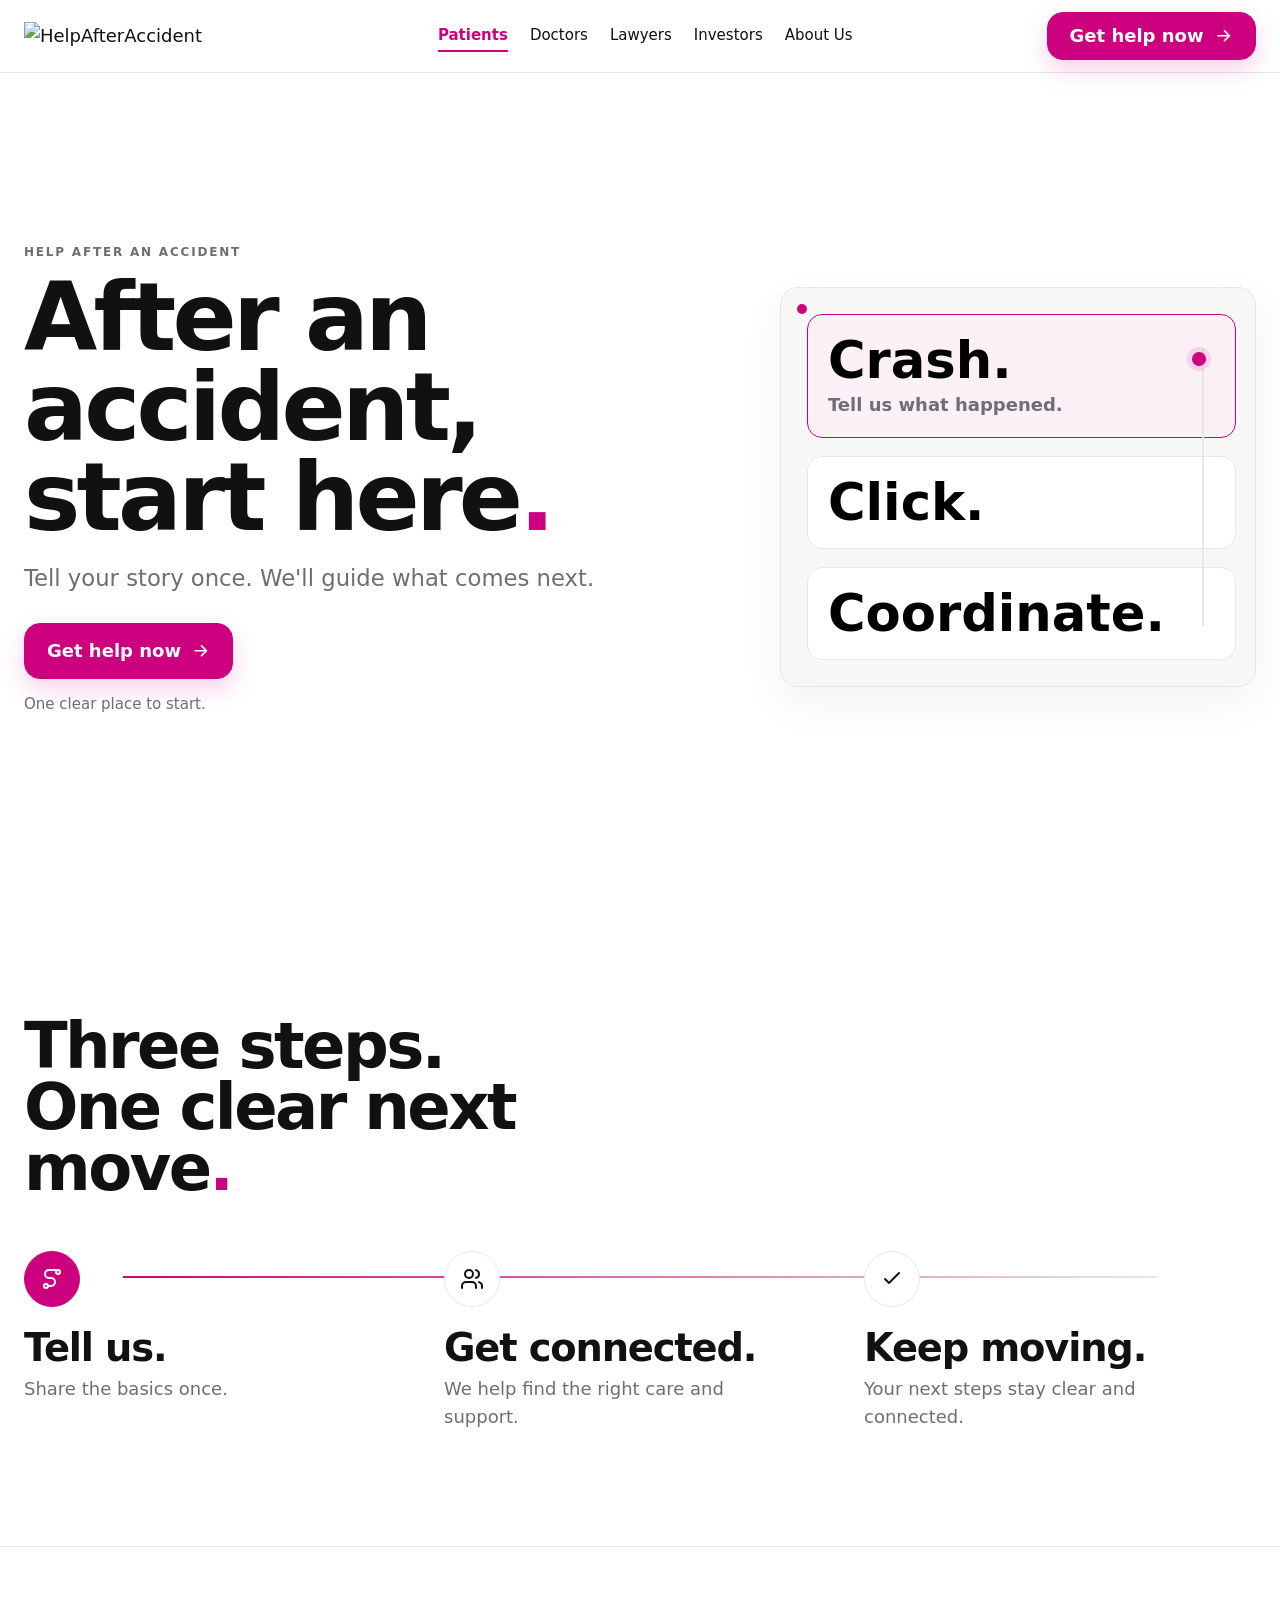
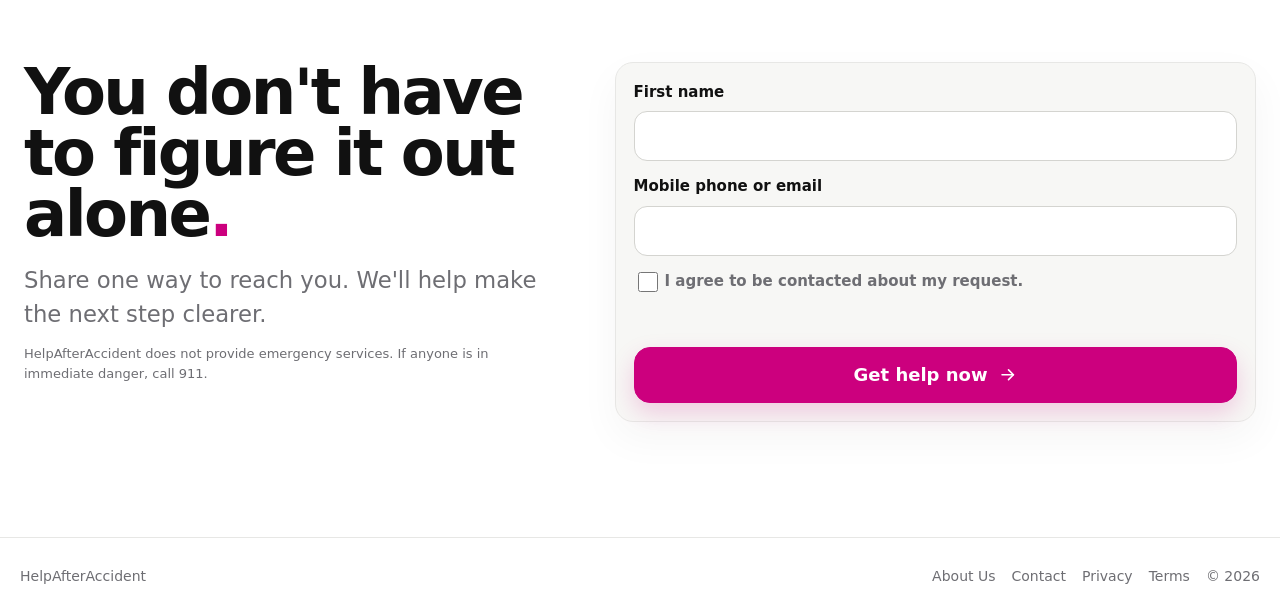
==== index.html @ e7239673 "Refine header and hero motion" ====
<!doctype html>
<html lang="en">
  <head>
    <meta charset="utf-8">
    <meta name="viewport" content="width=device-width, initial-scale=1">
    <title>Accident Help | HelpAfterAccident</title>
    <meta name="description" content="Tell HelpAfterAccident what happened once and get help coordinating care and support after an accident.">
    <meta property="og:title" content="Accident Help | HelpAfterAccident">
    <meta property="og:description" content="A few taps. One clear next step after an accident.">
    <meta name="twitter:card" content="summary">
    <link rel="icon" href="favicon.png">
    <link rel="apple-touch-icon" href="icon.png">
    <link rel="canonical" href="index.html">
    <link rel="stylesheet" href="styles.css">
    <script src="config.js"></script>
    <script type="application/ld+json">{"@context":"https://schema.org","@type":"Organization","name":"HelpAfterAccident","url":"https://helpafteraccident.com"}</script>
  </head>
  <body>
    <a class="skip" href="#main">Skip to content</a>
    <header class="site-header">
      <nav class="nav" aria-label="Main">
        <a class="logo" href="patients.html"><img src="logo.png" alt="HelpAfterAccident"></a>
        <div class="nav-links" id="menu" data-nav-links>
          <a href="patients.html" aria-current="page">Patients</a><a href="doctors.html">Doctors</a><a href="lawyers.html">Lawyers</a><a href="investors.html">Investors</a><a href="about.html">About Us</a>
        </div>
        <a class="button primary" data-cta="patient" data-event="patient_start">Get help now</a>
        <button class="menu-button" data-menu-button aria-expanded="false" aria-controls="menu">Menu</button>
      </nav>
    </header>
    <main id="main">
      <section class="hero">
        <div>
          <p class="eyebrow">Help after an accident</p>
          <h1>After an accident, start here<span class="dot">.</span></h1>
          <p class="lead">Tell your story once. We'll guide what comes next.</p>
          <div class="cta-row"><a class="button primary" data-cta="patient" data-event="patient_start">Get help now</a></div>
          <p class="support">One clear place to start.</p>
        </div>
        <div class="visual" data-word-path>
          <div class="word-path">
            <span class="traveler" aria-hidden="true"></span>
            <button type="button">Crash.<p>Tell us what happened.</p></button>
            <button type="button">Click.<p>Choose the help you need.</p></button>
            <button type="button">Coordinate.<p>We help line up what comes next.</p></button>
          </div>
        </div>
      </section>
      <section id="how-it-works">
        <h2>Three steps. One clear next move<span class="dot">.</span></h2>
        <div class="steps">
          <div class="step"><div class="step-number">1</div><h3>Tell us.</h3><p>Share the basics once.</p></div>
          <div class="step"><div class="step-number">2</div><h3>Get connected.</h3><p>We help find the right care and support.</p></div>
          <div class="step"><div class="step-number">3</div><h3>Keep moving.</h3><p>Your next steps stay clear and connected.</p></div>
        </div>
      </section>
      <section class="final">
        <div><h2>You don't have to figure it out alone<span class="dot">.</span></h2><p class="lead">Share one way to reach you. We'll help make the next step clearer.</p><p class="legal-note" data-legal="emergency"></p></div>
        <form id="lead-form" data-audience="patient">
          <label>First name<input name="firstName" autocomplete="given-name" required></label>
          <label>Mobile phone or email<input name="contact" autocomplete="email" inputmode="email" required></label>
          <label class="check"><input type="checkbox" name="consent" required><span>I agree to be contacted about my request.</span></label>
          <label class="hidden-field">Website<input name="website" tabindex="-1" autocomplete="off"></label>
          <div class="form-status" role="status" aria-live="polite"></div>
          <button class="button primary" type="submit" data-label="Get help now">Get help now</button>
        </form>
      </section>
    </main>
    <footer class="site-footer"><div class="footer-inner"><span>HelpAfterAccident</span><div class="footer-links"><a href="about.html">About Us</a><a href="mailto:contact@helpafteraccident.com">Contact</a><a href="privacy.html">Privacy</a><a href="terms.html">Terms</a><span>&copy; 2026</span></div></div></footer>
    <script src="script.js"></script>
  </body>
</html>
---- styles.css ----
:root {
  --ink: #111111;
  --paper: #ffffff;
  --soft-paper: #f7f7f5;
  --muted: #6e6e73;
  --line: #e7e7e5;
  --accent: #cc007e;
  --max: 1280px;
  --ease-out: cubic-bezier(0.22, 1, 0.36, 1);
  --ease-in-out: cubic-bezier(0.4, 0, 0.2, 1);
  font-family: Inter, ui-sans-serif, system-ui, -apple-system, BlinkMacSystemFont, "Segoe UI", sans-serif;
}

* { box-sizing: border-box; }
html { scroll-behavior: smooth; overflow-x: hidden; }
body {
  margin: 0;
  color: var(--ink);
  background: var(--paper);
  font-size: 17px;
  line-height: 1.55;
  overflow-x: hidden;
  text-rendering: optimizeLegibility;
}
body.menu-open { overflow: hidden; }
a { color: inherit; text-decoration: none; }
button, input, select, textarea { font: inherit; }
:focus-visible { outline: 3px solid var(--accent); outline-offset: 4px; }
.icon {
  width: 1.08em;
  height: 1.08em;
  flex: 0 0 auto;
  stroke: currentColor;
  stroke-width: 2;
  stroke-linecap: round;
  stroke-linejoin: round;
  fill: none;
}
.skip {
  position: fixed;
  left: 20px;
  top: calc(12px + env(safe-area-inset-top));
  z-index: 30;
  transform: translateY(-160%);
  background: var(--ink);
  color: white;
  padding: 10px 14px;
}
.skip:focus { transform: translateY(0); }

.site-header {
  position: sticky;
  top: 0;
  z-index: 20;
  border-bottom: 1px solid var(--line);
  background: color-mix(in srgb, var(--paper) 94%, transparent);
  backdrop-filter: blur(12px);
  padding-top: env(safe-area-inset-top);
}
.nav {
  max-width: var(--max);
  margin: 0 auto;
  min-height: 64px;
  padding: 0 20px;
  display: grid;
  grid-template-columns: auto 1fr auto;
  gap: 12px;
  align-items: center;
}
.logo { display: inline-flex; align-items: center; min-height: 48px; }
.logo img {
  width: 176px;
  max-width: 52vw;
  height: auto;
  display: block;
}
.nav-links {
  position: fixed;
  inset: calc(64px + env(safe-area-inset-top)) 0 auto 0;
  display: none;
  background: var(--paper);
  border-bottom: 1px solid var(--line);
  padding: 18px 20px 22px;
  flex-direction: column;
  gap: 4px;
  font-size: 22px;
  box-shadow: 0 28px 70px rgba(17, 17, 17, .10);
}
.nav-links.open { display: flex; animation: menu-in 180ms var(--ease-out); }
.nav-links a {
  min-height: 52px;
  display: flex;
  align-items: center;
  border-radius: 14px;
  padding: 0 12px;
}
.nav-links a[aria-current="page"] {
  color: var(--accent);
  background: color-mix(in srgb, var(--accent) 8%, white);
  font-weight: 850;
}
.menu-button {
  display: inline-flex;
  justify-self: end;
  gap: 8px;
  align-items: center;
  justify-content: center;
  min-width: 48px;
  min-height: 48px;
  border: 1px solid var(--line);
  border-radius: 14px;
  background: var(--paper);
  color: var(--ink);
}
.nav > .button { display: none; }

.button {
  display: inline-flex;
  gap: 10px;
  min-height: 56px;
  align-items: center;
  justify-content: center;
  border: 1px solid var(--ink);
  border-radius: 16px;
  padding: 0 22px;
  font-weight: 850;
  cursor: pointer;
  transition: transform 150ms var(--ease-in-out), box-shadow 150ms var(--ease-in-out), background 150ms var(--ease-in-out);
}
.button.primary {
  background: var(--accent);
  border-color: var(--accent);
  color: white;
  box-shadow: 0 10px 24px rgba(204, 0, 126, .18);
}
.button.secondary { background: transparent; color: var(--ink); }
.button:hover { transform: translateY(-1px); box-shadow: 0 14px 30px rgba(17, 17, 17, .11); }
.button:active { transform: scale(.985); }
.button .icon { transition: transform 150ms var(--ease-in-out); }
.button:hover .icon { transform: translateX(3px); }

main > section {
  max-width: var(--max);
  margin: 0 auto;
  padding: 72px 20px;
}
.hero {
  min-height: calc(100svh - 65px - env(safe-area-inset-top));
  display: grid;
  grid-template-columns: 1fr;
  align-content: start;
  gap: 24px;
  padding-top: 34px;
  padding-bottom: 34px;
}
.hero > * {
  opacity: 0;
  transform: translateY(12px);
  animation: rise-in 420ms var(--ease-out) forwards;
}
.hero > *:nth-child(2) { animation-delay: 80ms; }
.hero.dark {
  max-width: none;
  background: var(--ink);
  color: white;
  padding-left: 20px;
  padding-right: 20px;
}
.eyebrow {
  margin: 0 0 12px;
  color: var(--muted);
  font-size: 12px;
  font-weight: 900;
  letter-spacing: .15em;
  text-transform: uppercase;
}
.dark .eyebrow { color: #c8c8c8; }
h1, h2 {
  margin: 0;
  letter-spacing: -.04em;
  line-height: .95;
}
h1 {
  font-size: clamp(2.75rem, 11.5vw, 4rem);
  max-width: 10ch;
}
h2 {
  font-size: clamp(2.15rem, 8.4vw, 3.9rem);
  max-width: 12ch;
}
.lead {
  max-width: 38ch;
  margin: 18px 0 0;
  font-size: 18px;
  line-height: 1.5;
  color: var(--muted);
}
.dark .lead { color: #dddddd; }
.cta-row {
  display: grid;
  gap: 12px;
  margin-top: 28px;
  align-items: center;
}
.cta-row .button { width: 100%; }
.support { color: var(--muted); font-size: 15px; margin-top: 14px; }
.dot { color: var(--accent); }

.visual {
  border: 1px solid var(--line);
  border-radius: 18px;
  background: var(--soft-paper);
  min-height: 232px;
  padding: 18px;
  display: grid;
  align-content: center;
  gap: 14px;
  position: relative;
  overflow: hidden;
  box-shadow: 0 16px 44px rgba(17, 17, 17, .055);
}
.visual::before {
  content: "";
  position: absolute;
  inset: 16px auto auto 16px;
  width: 10px;
  height: 10px;
  border-radius: 999px;
  background: var(--accent);
}
.dark .visual { background: #181818; border-color: #333; }
.word-path { position: relative; display: grid; gap: 10px; }
.word-path::before {
  content: "";
  position: absolute;
  top: 34px;
  bottom: 34px;
  right: 32px;
  width: 2px;
  background: var(--line);
}
.word-path button {
  width: 100%;
  min-height: 58px;
  background: white;
  border: 1px solid var(--line);
  border-radius: 15px;
  padding: 12px 60px 12px 14px;
  text-align: left;
  font-size: clamp(1.65rem, 8vw, 2.4rem);
  line-height: 1;
  font-weight: 900;
  transition: border-color 180ms var(--ease-in-out), transform 180ms var(--ease-in-out), background 180ms var(--ease-in-out);
}
.word-path button[aria-pressed="true"] {
  border-color: var(--accent);
  background: color-mix(in srgb, var(--accent) 6%, white);
}
.word-path p {
  margin: 7px 0 0;
  font-size: 15px;
  line-height: 1.35;
  color: var(--muted);
  font-weight: 650;
}
.traveler {
  width: 14px;
  height: 14px;
  background: var(--accent);
  border-radius: 999px;
  position: absolute;
  right: 26px;
  top: 22px;
  box-shadow: 0 0 0 5px rgba(204, 0, 126, .12);
  transition: transform 920ms var(--ease-out);
  z-index: 2;
}

.state {
  border: 1px solid var(--line);
  border-radius: 15px;
  background: white;
  padding: 15px;
  min-height: 72px;
  font-weight: 850;
  display: grid;
  grid-template-columns: auto 1fr;
  column-gap: 12px;
  align-items: start;
  transition: transform 200ms var(--ease-in-out), border-color 200ms var(--ease-in-out), box-shadow 200ms var(--ease-in-out);
}
.dark .state { background: #222; border-color: #3a3a3a; }
.state.active {
  border-color: var(--accent);
  box-shadow: inset 4px 0 0 var(--accent), 0 12px 28px rgba(17, 17, 17, .075);
  transform: none;
}
.state > .icon { color: var(--accent); margin-top: 2px; font-size: 22px; }
.micro {
  display: block;
  grid-column: 2;
  margin-top: 4px;
  color: var(--muted);
  font-size: 14px;
  line-height: 1.35;
  font-weight: 550;
}

.steps {
  display: grid;
  grid-template-columns: 1fr;
  gap: 0;
  margin-top: 34px;
  position: relative;
}
.steps::before {
  content: "";
  position: absolute;
  top: 24px;
  bottom: 24px;
  left: 24px;
  width: 2px;
  background: linear-gradient(180deg, var(--accent), var(--line));
}
.step {
  position: relative;
  padding: 0 0 32px 72px;
}
.step:last-child { padding-bottom: 0; }
.step-number {
  position: absolute;
  left: 0;
  top: 0;
  width: 50px;
  height: 50px;
  border-radius: 999px;
  background: var(--paper);
  color: var(--ink);
  border: 1px solid var(--line);
  display: grid;
  place-items: center;
  transition: transform 200ms var(--ease-in-out), background 200ms var(--ease-in-out), color 200ms var(--ease-in-out), border-color 200ms var(--ease-in-out);
}
.step:first-child .step-number,
.step:hover .step-number {
  background: var(--accent);
  color: white;
  border-color: var(--accent);
}
.step-number .icon { width: 24px; height: 24px; }
.step h3 {
  font-size: clamp(1.55rem, 6vw, 2.3rem);
  line-height: 1;
  margin: 0 0 8px;
  letter-spacing: -.03em;
}
.step p { margin: 0; color: var(--muted); max-width: 30ch; }

.final {
  display: grid;
  grid-template-columns: 1fr;
  gap: 28px;
  align-items: start;
  border-top: 1px solid var(--line);
  padding-bottom: calc(84px + env(safe-area-inset-bottom));
}
.final-simple {
  align-items: center;
}
.plain-cta {
  display: flex;
  align-items: center;
}
form {
  border: 1px solid var(--line);
  border-radius: 18px;
  padding: 18px;
  background: var(--soft-paper);
  display: grid;
  gap: 14px;
  box-shadow: 0 16px 40px rgba(17, 17, 17, .045);
}
label { display: grid; gap: 7px; font-weight: 800; font-size: 15px; }
input, select, textarea {
  min-height: 50px;
  border: 1px solid #d4d4d0;
  border-radius: 13px;
  padding: 10px 12px;
  background: white;
  transition: border-color 160ms var(--ease-in-out), box-shadow 160ms var(--ease-in-out);
}
input:focus, select:focus, textarea:focus {
  border-color: var(--accent);
  box-shadow: 0 0 0 4px rgba(204, 0, 126, .11);
}
textarea { min-height: 104px; resize: vertical; }
.check {
  grid-template-columns: 24px 1fr;
  align-items: start;
  font-weight: 650;
  color: var(--muted);
}
.check input { min-height: 20px; width: 20px; margin-top: 2px; }
.hidden-field { position: absolute; left: -10000px; width: 1px; height: 1px; overflow: hidden; }
.form-status { min-height: 24px; color: #9b005f; font-weight: 750; }
.legal-note { color: var(--muted); font-size: 13px; }

.proof-strip { display: none; gap: 18px; margin-top: 24px; flex-wrap: wrap; }
.proof-strip.visible { display: flex; }
.proof-item { border-top: 1px solid #555; padding-top: 12px; min-width: 150px; }
.proof-value { font-size: 1.55rem; font-weight: 900; }
.proof-label { color: #d0d0d0; font-size: 14px; }

.site-footer {
  border-top: 1px solid var(--line);
  padding: 28px 20px calc(28px + env(safe-area-inset-bottom));
  color: var(--muted);
  font-size: 14px;
}
.footer-inner {
  max-width: var(--max);
  margin: 0 auto;
  display: flex;
  gap: 16px;
  justify-content: space-between;
  flex-wrap: wrap;
}
.footer-links { display: flex; gap: 16px; flex-wrap: wrap; }

.reveal {
  opacity: 1;
  transform: none;
}
.js .reveal {
  opacity: 0;
  transform: translateY(12px);
  transition: opacity 420ms var(--ease-out), transform 420ms var(--ease-out);
}
.js .reveal.is-visible {
  opacity: 1;
  transform: translateY(0);
}
.sticky-cta {
  position: fixed;
  z-index: 18;
  left: 0;
  right: 0;
  bottom: 0;
  padding: 10px 20px calc(10px + env(safe-area-inset-bottom));
  background: color-mix(in srgb, var(--paper) 94%, transparent);
  border-top: 1px solid var(--line);
  backdrop-filter: blur(14px);
  transform: translateY(110%);
  transition: transform 220ms var(--ease-out);
}
.sticky-cta.visible { transform: translateY(0); }
.sticky-cta .button { width: 100%; }

@keyframes rise-in {
  to { opacity: 1; transform: translateY(0); }
}
@keyframes menu-in {
  from { opacity: 0; transform: translateY(-8px); }
  to { opacity: 1; transform: translateY(0); }
}

@media (min-width: 520px) {
  .cta-row { display: flex; flex-wrap: wrap; }
  .cta-row .button { width: auto; }
  main > section { padding-left: 24px; padding-right: 24px; }
}

@media (min-width: 861px) {
  body { font-size: 18px; }
  .nav {
    min-height: 72px;
    padding: 0 24px;
    grid-template-columns: auto 1fr auto;
    gap: 24px;
  }
  .logo img { width: 220px; max-width: 54vw; }
  .menu-button { display: none; }
  .nav > .button { display: inline-flex; justify-self: end; min-height: 48px; }
  .nav-links {
    position: static;
    display: flex;
    justify-self: center;
    flex-direction: row;
    gap: 22px;
    padding: 0;
    border: 0;
    box-shadow: none;
    font-size: 15px;
    background: transparent;
  }
  .nav-links a {
    min-height: 44px;
    padding: 0;
    border-radius: 0;
    position: relative;
    background: transparent !important;
  }
  .nav-links a::after {
    content: "";
    position: absolute;
    left: 0;
    right: 0;
    bottom: 6px;
    height: 2px;
    background: var(--accent);
    transform: scaleX(0);
    transform-origin: left;
    transition: transform 180ms var(--ease-in-out);
  }
  .nav-links a:hover::after,
  .nav-links a[aria-current="page"]::after { transform: scaleX(1); }
  main > section { padding: clamp(84px, 9vw, 136px) 24px; }
  .hero {
    min-height: calc(100svh - 72px);
    grid-template-columns: minmax(0, 7fr) minmax(320px, 5fr);
    align-items: center;
    align-content: center;
    gap: clamp(40px, 7vw, 90px);
  }
  .hero.dark {
    padding-left: max(24px, calc((100vw - var(--max)) / 2 + 24px));
    padding-right: max(24px, calc((100vw - var(--max)) / 2 + 24px));
  }
  h1 { font-size: clamp(4.8rem, 7.4vw, 7.5rem); }
  h2 { font-size: clamp(3.6rem, 5vw, 5.4rem); }
  .lead { max-width: 56ch; font-size: clamp(1.15rem, 1.8vw, 1.42rem); }
  .visual { min-height: 360px; padding: 26px; }
  .word-path { gap: 18px; }
  .word-path button {
    min-height: 88px;
    padding: 20px 70px 20px 20px;
    font-size: clamp(2rem, 4vw, 4.2rem);
  }
  .word-path p { font-size: 18px; }
  .traveler { top: 38px; right: 30px; }
  .steps {
    grid-template-columns: 1fr 1fr 1fr;
    gap: 28px;
    margin-top: 52px;
  }
  .steps::before {
    top: 25px;
    bottom: auto;
    left: 8%;
    right: 8%;
    width: auto;
    height: 2px;
    background: linear-gradient(90deg, var(--accent), var(--line));
  }
  .step { padding: 0; }
  .step-number {
    position: static;
    width: 56px;
    height: 56px;
  }
  .step h3 { margin: 22px 0 8px; font-size: clamp(1.8rem, 3vw, 3rem); }
  .final {
    grid-template-columns: minmax(0, 5fr) minmax(300px, 6fr);
    gap: 56px;
    padding-bottom: clamp(84px, 9vw, 136px);
  }
  .sticky-cta { display: none; }
}

@media (max-width: 380px) {
  .nav { padding-left: 16px; padding-right: 16px; }
  .logo img { width: 148px; }
  main > section, .hero.dark { padding-left: 16px; padding-right: 16px; }
  .hero { padding-top: 26px; gap: 20px; }
  h1 { font-size: clamp(2.45rem, 12vw, 3.4rem); }
  .lead { font-size: 17px; }
  .cta-row { margin-top: 22px; }
  .hero .button.secondary,
  .hero .support { display: none; }
  .visual { min-height: 214px; }
  .word-path button { font-size: 1.45rem; }
}

@media (prefers-reduced-motion: reduce) {
  *, *::before, *::after {
    animation-duration: .01ms !important;
    animation-iteration-count: 1 !important;
    scroll-behavior: auto !important;
    transition-duration: .01ms !important;
  }
  .hero > *, .js .reveal {
    opacity: 1 !important;
    transform: none !important;
  }
  .sticky-cta { transition: none !important; }
}
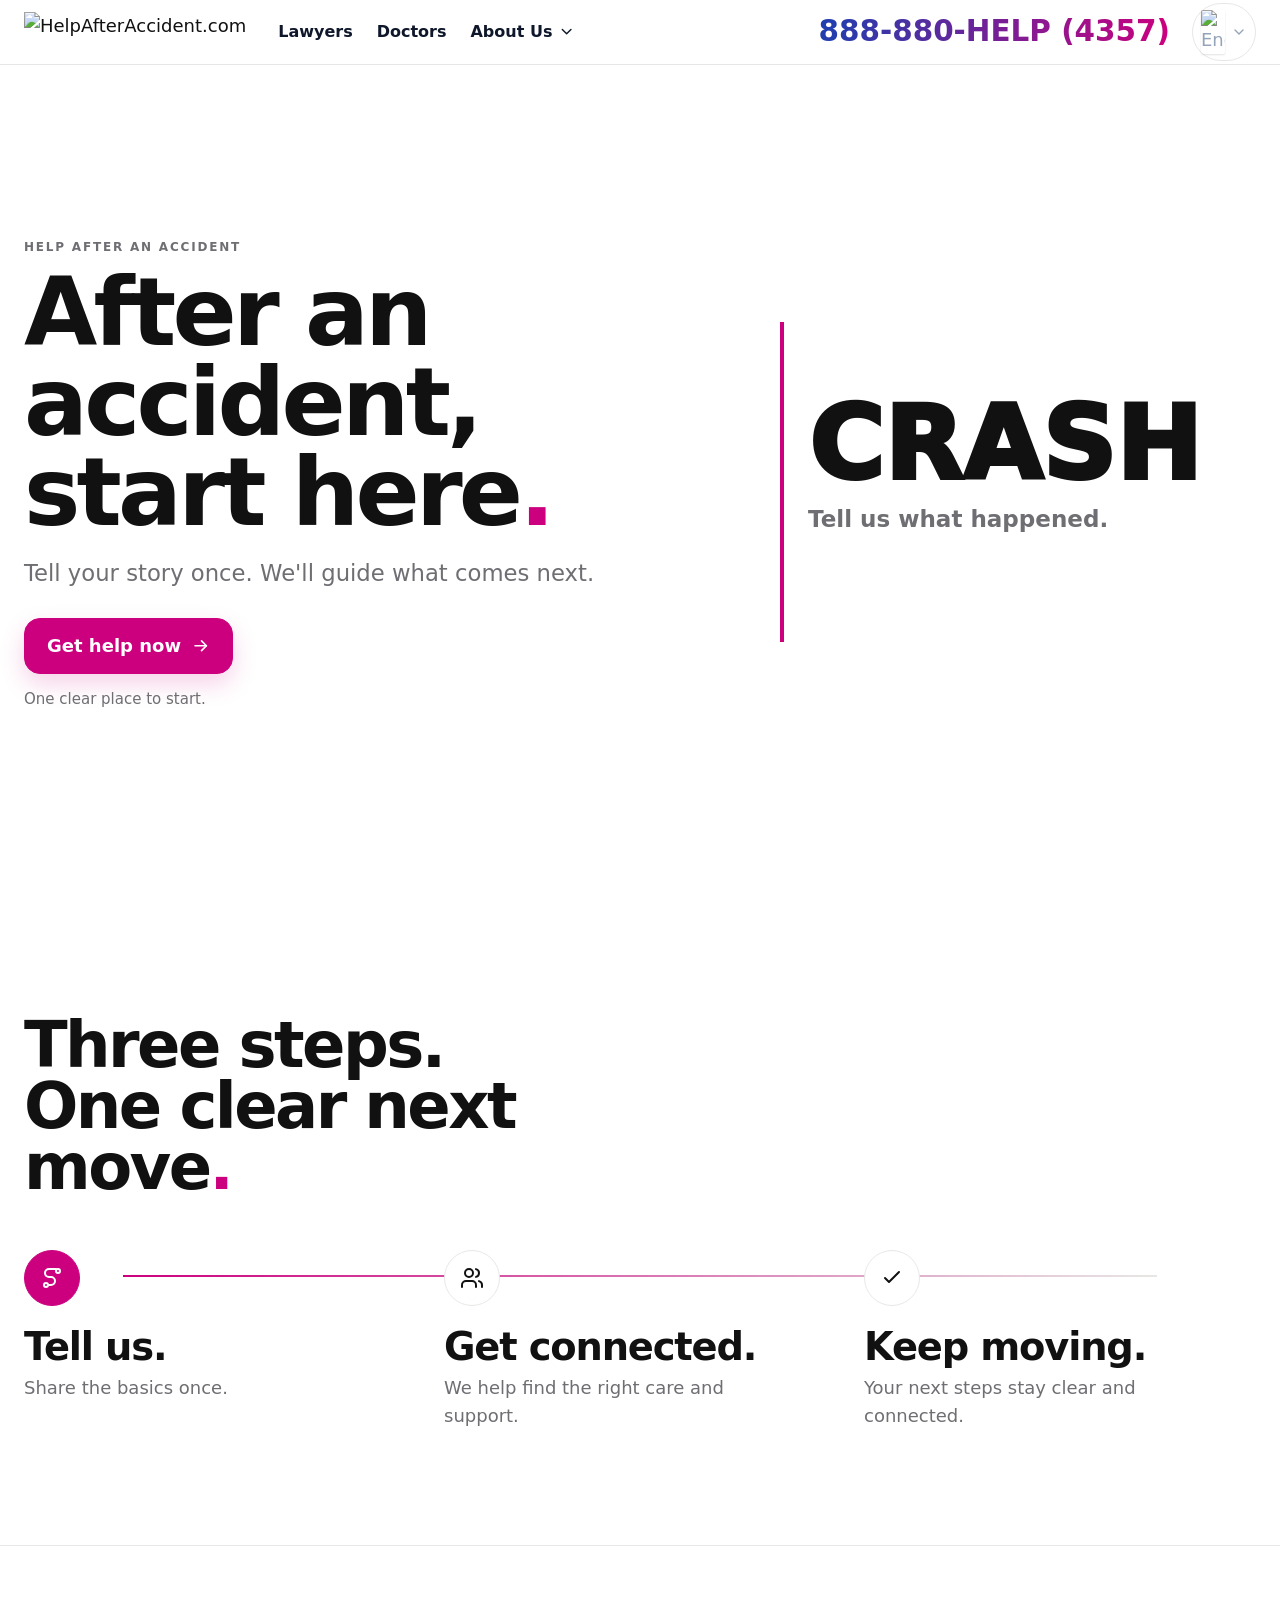
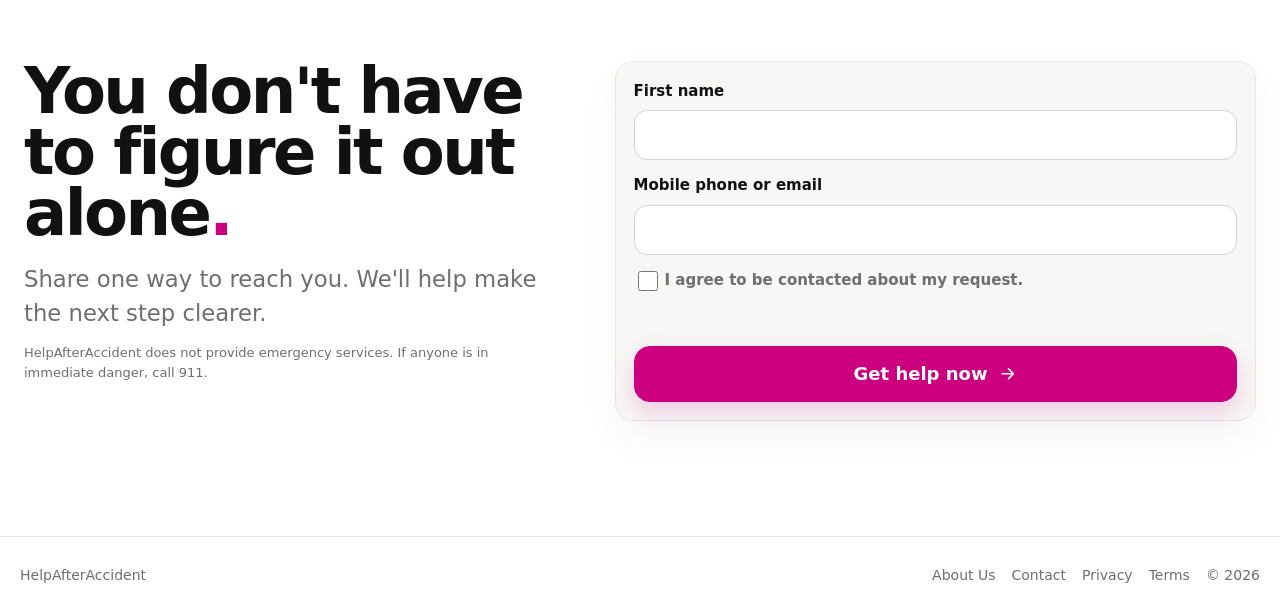
==== commit 77740cf2: "Add kinetic hero word panel" ====
--- a/index.html
+++ b/index.html
@@ -18,14 +18,33 @@
   <body>
     <a class="skip" href="#main">Skip to content</a>
     <header class="site-header">
-      <nav class="nav" aria-label="Main">
-        <a class="logo" href="patients.html"><img src="logo.png" alt="HelpAfterAccident"></a>
-        <div class="nav-links" id="menu" data-nav-links>
-          <a href="patients.html" aria-current="page">Patients</a><a href="doctors.html">Doctors</a><a href="lawyers.html">Lawyers</a><a href="investors.html">Investors</a><a href="about.html">About Us</a>
+      <div class="container-custom nav-shell">
+        <div class="header-bar">
+          <div class="header-left">
+            <a class="logo" href="patients.html"><img src="logo.png" alt="HelpAfterAccident.com"></a>
+            <nav class="nav-links" id="menu" data-nav-links aria-label="Main">
+              <a href="lawyers.html">Lawyers</a>
+              <a href="doctors.html">Doctors</a>
+              <div class="nav-dropdown">
+                <button class="nav-dropdown-trigger" type="button">About Us<svg class="icon" viewBox="0 0 24 24" aria-hidden="true"><path d="m6 9 6 6 6-6"/></svg></button>
+                <div class="nav-dropdown-menu">
+                  <a href="about.html">About</a>
+                  <a href="investors.html">Investor Relations</a>
+                </div>
+              </div>
+            </nav>
+          </div>
+          <div class="header-actions">
+            <a class="phone-link" href="tel:8888804357">888-880-HELP (4357)</a>
+            <button class="language-button" type="button" aria-label="Select language"><img src="https://flagcdn.com/w40/us.png" alt="English"><svg class="icon" viewBox="0 0 24 24" aria-hidden="true"><path d="m6 9 6 6 6-6"/></svg></button>
+          </div>
+          <div class="mobile-actions">
+            <button class="language-button" type="button" aria-label="Select language"><img src="https://flagcdn.com/w40/us.png" alt="English"><svg class="icon" viewBox="0 0 24 24" aria-hidden="true"><path d="m6 9 6 6 6-6"/></svg></button>
+            <a class="mobile-call" href="tel:8888804357"><svg class="icon" viewBox="0 0 24 24" aria-hidden="true"><path d="M22 16.92v3a2 2 0 0 1-2.18 2 19.8 19.8 0 0 1-8.63-3.07 19.5 19.5 0 0 1-6-6A19.8 19.8 0 0 1 2.12 4.18 2 2 0 0 1 4.11 2h3a2 2 0 0 1 2 1.72c.12.91.33 1.8.63 2.65a2 2 0 0 1-.45 2.11L8 9.79a16 16 0 0 0 6.2 6.2l1.31-1.31a2 2 0 0 1 2.11-.45c.85.3 1.74.51 2.65.63A2 2 0 0 1 22 16.92z"/></svg><span>Call</span></a>
+            <button class="menu-button" data-menu-button aria-expanded="false" aria-controls="menu">Menu</button>
+          </div>
         </div>
-        <a class="button primary" data-cta="patient" data-event="patient_start">Get help now</a>
-        <button class="menu-button" data-menu-button aria-expanded="false" aria-controls="menu">Menu</button>
-      </nav>
+      </div>
     </header>
     <main id="main">
       <section class="hero">
@@ -36,13 +55,10 @@
           <div class="cta-row"><a class="button primary" data-cta="patient" data-event="patient_start">Get help now</a></div>
           <p class="support">One clear place to start.</p>
         </div>
-        <div class="visual" data-word-path>
-          <div class="word-path">
-            <span class="traveler" aria-hidden="true"></span>
-            <button type="button">Crash.<p>Tell us what happened.</p></button>
-            <button type="button">Click.<p>Choose the help you need.</p></button>
-            <button type="button">Coordinate.<p>We help line up what comes next.</p></button>
-          </div>
+        <div class="kinetic-panel" data-kinetic-panel aria-label="How HelpAfterAccident starts">
+          <div class="kinetic-step is-active" data-kinetic-step><span>Crash</span><p>Tell us what happened.</p></div>
+          <div class="kinetic-step" data-kinetic-step><span>Click</span><p>Choose the help you need.</p></div>
+          <div class="kinetic-step" data-kinetic-step><span>Coordinate</span><p>We help line up what comes next.</p></div>
         </div>
       </section>
       <section id="how-it-works">
--- a/styles.css
+++ b/styles.css
@@ -21,6 +21,7 @@
   line-height: 1.55;
   overflow-x: hidden;
   text-rendering: optimizeLegibility;
+  padding-top: calc(80px + env(safe-area-inset-top));
 }
 body.menu-open { overflow: hidden; }
 a { color: inherit; text-decoration: none; }
@@ -49,70 +50,162 @@
 .skip:focus { transform: translateY(0); }
 
 .site-header {
-  position: sticky;
+  position: fixed;
   top: 0;
+  left: 0;
+  right: 0;
   z-index: 20;
   border-bottom: 1px solid var(--line);
-  background: color-mix(in srgb, var(--paper) 94%, transparent);
-  backdrop-filter: blur(12px);
+  background: var(--paper);
+  box-shadow: 0 0 0 rgba(17, 17, 17, 0);
+  transition: box-shadow 300ms var(--ease-in-out);
   padding-top: env(safe-area-inset-top);
 }
-.nav {
+.container-custom {
   max-width: var(--max);
   margin: 0 auto;
-  min-height: 64px;
-  padding: 0 20px;
-  display: grid;
-  grid-template-columns: auto 1fr auto;
-  gap: 12px;
-  align-items: center;
+  padding-left: 16px;
+  padding-right: 16px;
+}
+.nav-shell { height: 80px; }
+.header-bar {
+  height: 100%;
+  display: flex;
+  align-items: center;
+  justify-content: space-between;
+  background: var(--paper);
+}
+.header-left {
+  display: flex;
+  align-items: center;
+  gap: 18px;
+  min-width: 0;
 }
 .logo { display: inline-flex; align-items: center; min-height: 48px; }
 .logo img {
-  width: 176px;
-  max-width: 52vw;
-  height: auto;
+  height: 32px;
+  width: auto;
+  max-width: min(52vw, 220px);
   display: block;
+  object-fit: contain;
 }
 .nav-links {
   position: fixed;
-  inset: calc(64px + env(safe-area-inset-top)) 0 auto 0;
+  inset: calc(80px + env(safe-area-inset-top)) 0 auto 0;
   display: none;
   background: var(--paper);
   border-bottom: 1px solid var(--line);
-  padding: 18px 20px 22px;
+  padding: 24px 20px 28px;
   flex-direction: column;
-  gap: 4px;
-  font-size: 22px;
+  gap: 14px;
+  font-size: 18px;
   box-shadow: 0 28px 70px rgba(17, 17, 17, .10);
 }
 .nav-links.open { display: flex; animation: menu-in 180ms var(--ease-out); }
-.nav-links a {
-  min-height: 52px;
+.nav-links a,
+.nav-dropdown-trigger {
+  min-height: 44px;
   display: flex;
   align-items: center;
-  border-radius: 14px;
+  gap: 6px;
+  border: 0;
+  background: transparent;
+  color: #0f172a;
+  font-size: inherit;
+  font-weight: 800;
+  text-transform: capitalize;
+  padding: 0;
+  cursor: pointer;
+}
+.nav-links a:hover,
+.nav-dropdown-trigger:hover { color: var(--accent); }
+.nav-dropdown {
+  display: grid;
+  gap: 8px;
+}
+.nav-dropdown-menu {
+  display: grid;
+  gap: 8px;
+  padding-left: 16px;
+  border-left: 2px solid var(--line);
+}
+.nav-dropdown-menu a {
+  color: #475569;
+  font-size: 16px;
+  font-weight: 750;
+}
+.header-actions {
+  display: none;
+  align-items: center;
+  gap: 22px;
+}
+.phone-link {
+  white-space: nowrap;
+  font-size: clamp(1.35rem, 2.3vw, 2rem);
+  line-height: 1;
+  font-weight: 900;
+  background: linear-gradient(90deg, #1e40af 0%, #cc007e 50%, #1e40af 100%);
+  background-size: 200% auto;
+  -webkit-background-clip: text;
+  background-clip: text;
+  color: transparent;
+  animation: gradient-move 2.5s linear infinite;
+}
+.language-button {
+  display: inline-flex;
+  align-items: center;
+  gap: 6px;
+  border: 1px solid var(--line);
+  border-radius: 999px;
+  background: var(--paper);
+  padding: 6px 8px;
+  min-height: 34px;
+  color: #94a3b8;
+  transition: border-color 160ms var(--ease-in-out), background 160ms var(--ease-in-out), color 160ms var(--ease-in-out);
+}
+.language-button:hover {
+  border-color: var(--accent);
+  color: var(--accent);
+  background: #fafafa;
+}
+.language-button img {
+  width: 24px;
+  height: auto;
+  border-radius: 2px;
+  box-shadow: 0 1px 2px rgba(17, 17, 17, .12);
+}
+.language-button .icon { width: 16px; height: 16px; }
+.mobile-actions {
+  display: flex;
+  align-items: center;
+  gap: 6px;
+}
+.mobile-call {
+  display: inline-flex;
+  min-height: 38px;
+  align-items: center;
+  justify-content: center;
+  gap: 7px;
+  border-radius: 999px;
+  background: var(--accent);
+  color: white;
   padding: 0 12px;
-}
-.nav-links a[aria-current="page"] {
-  color: var(--accent);
-  background: color-mix(in srgb, var(--accent) 8%, white);
-  font-weight: 850;
+  font-size: 14px;
+  font-weight: 800;
 }
 .menu-button {
   display: inline-flex;
   justify-self: end;
-  gap: 8px;
+  gap: 6px;
   align-items: center;
   justify-content: center;
-  min-width: 48px;
-  min-height: 48px;
-  border: 1px solid var(--line);
-  border-radius: 14px;
+  min-width: 40px;
+  min-height: 40px;
+  border: 0;
+  border-radius: 10px;
   background: var(--paper);
   color: var(--ink);
 }
-.nav > .button { display: none; }
 
 .button {
   display: inline-flex;
@@ -148,8 +241,7 @@
   min-height: calc(100svh - 65px - env(safe-area-inset-top));
   display: grid;
   grid-template-columns: 1fr;
-  align-content: start;
-  gap: 24px;
+  align-content: center;
   padding-top: 34px;
   padding-bottom: 34px;
 }
@@ -182,7 +274,7 @@
 }
 h1 {
   font-size: clamp(2.75rem, 11.5vw, 4rem);
-  max-width: 10ch;
+  max-width: 12ch;
 }
 h2 {
   font-size: clamp(2.15rem, 8.4vw, 3.9rem);
@@ -205,6 +297,53 @@
 .cta-row .button { width: 100%; }
 .support { color: var(--muted); font-size: 15px; margin-top: 14px; }
 .dot { color: var(--accent); }
+.kinetic-panel {
+  min-height: 210px;
+  position: relative;
+  display: grid;
+  align-content: center;
+  overflow: hidden;
+}
+.kinetic-panel::before {
+  content: "";
+  position: absolute;
+  left: 0;
+  top: 12%;
+  bottom: 12%;
+  width: 4px;
+  background: var(--accent);
+}
+.kinetic-step {
+  grid-area: 1 / 1;
+  padding-left: 22px;
+  opacity: 0;
+  transform: translateY(18px);
+  transition: opacity 520ms var(--ease-out), transform 520ms var(--ease-out);
+  pointer-events: none;
+}
+.kinetic-step.is-active {
+  opacity: 1;
+  transform: translateY(0);
+}
+.kinetic-step span {
+  display: block;
+  color: var(--ink);
+  font-size: clamp(3.6rem, 17vw, 6.4rem);
+  line-height: .82;
+  font-weight: 950;
+  letter-spacing: 0;
+  text-transform: uppercase;
+}
+.kinetic-step p {
+  max-width: 24ch;
+  margin: 18px 0 0;
+  color: var(--muted);
+  font-size: clamp(1.05rem, 4vw, 1.55rem);
+  line-height: 1.22;
+  font-weight: 800;
+}
+.dark .kinetic-step span { color: white; }
+.dark .kinetic-step p { color: #d6d6d6; }
 
 .visual {
   border: 1px solid var(--line);
@@ -463,6 +602,10 @@
   from { opacity: 0; transform: translateY(-8px); }
   to { opacity: 1; transform: translateY(0); }
 }
+@keyframes gradient-move {
+  from { background-position: -100%; }
+  to { background-position: 200%; }
+}
 
 @media (min-width: 520px) {
   .cta-row { display: flex; flex-wrap: wrap; }
@@ -472,51 +615,62 @@
 
 @media (min-width: 861px) {
   body { font-size: 18px; }
-  .nav {
-    min-height: 72px;
-    padding: 0 24px;
-    grid-template-columns: auto 1fr auto;
-    gap: 24px;
-  }
-  .logo img { width: 220px; max-width: 54vw; }
+  body { padding-top: calc(64px + env(safe-area-inset-top)); }
+  .container-custom { padding-left: 24px; padding-right: 24px; }
+  .nav-shell { height: 64px; }
+  .header-left { gap: 24px; }
+  .logo img { height: 40px; max-width: 260px; }
   .menu-button { display: none; }
-  .nav > .button { display: inline-flex; justify-self: end; min-height: 48px; }
+  .mobile-actions { display: none; }
+  .header-actions { display: flex; }
   .nav-links {
     position: static;
     display: flex;
-    justify-self: center;
     flex-direction: row;
-    gap: 22px;
+    align-items: center;
+    gap: 8px;
     padding: 0;
     border: 0;
     box-shadow: none;
-    font-size: 15px;
+    font-size: 16px;
     background: transparent;
   }
-  .nav-links a {
-    min-height: 44px;
-    padding: 0;
-    border-radius: 0;
-    position: relative;
-    background: transparent !important;
-  }
-  .nav-links a::after {
-    content: "";
+  .nav-links a,
+  .nav-dropdown-trigger {
+    min-height: 32px;
+    padding: 4px 8px;
+    font-size: 16px;
+  }
+  .nav-dropdown { position: relative; }
+  .nav-dropdown-menu {
     position: absolute;
     left: 0;
-    right: 0;
-    bottom: 6px;
-    height: 2px;
-    background: var(--accent);
-    transform: scaleX(0);
-    transform-origin: left;
-    transition: transform 180ms var(--ease-in-out);
-  }
-  .nav-links a:hover::after,
-  .nav-links a[aria-current="page"]::after { transform: scaleX(1); }
+    top: calc(100% + 8px);
+    width: 196px;
+    padding: 8px 0;
+    border: 1px solid #f1f1f1;
+    border-radius: 12px;
+    background: white;
+    box-shadow: 0 18px 44px rgba(17, 17, 17, .12);
+    opacity: 0;
+    visibility: hidden;
+    transform: translateY(-4px);
+    transition: opacity 160ms var(--ease-in-out), transform 160ms var(--ease-in-out), visibility 160ms var(--ease-in-out);
+  }
+  .nav-dropdown:hover .nav-dropdown-menu,
+  .nav-dropdown:focus-within .nav-dropdown-menu {
+    opacity: 1;
+    visibility: visible;
+    transform: translateY(0);
+  }
+  .nav-dropdown-menu a {
+    min-height: 38px;
+    padding: 0 16px;
+    font-size: 15px;
+  }
   main > section { padding: clamp(84px, 9vw, 136px) 24px; }
   .hero {
-    min-height: calc(100svh - 72px);
+    min-height: calc(100svh - 64px);
     grid-template-columns: minmax(0, 7fr) minmax(320px, 5fr);
     align-items: center;
     align-content: center;
@@ -526,9 +680,13 @@
     padding-left: max(24px, calc((100vw - var(--max)) / 2 + 24px));
     padding-right: max(24px, calc((100vw - var(--max)) / 2 + 24px));
   }
-  h1 { font-size: clamp(4.8rem, 7.4vw, 7.5rem); }
+  h1 { font-size: clamp(4.8rem, 7.4vw, 7.5rem); max-width: 12ch; }
   h2 { font-size: clamp(3.6rem, 5vw, 5.4rem); }
   .lead { max-width: 56ch; font-size: clamp(1.15rem, 1.8vw, 1.42rem); }
+  .kinetic-panel { min-height: 420px; }
+  .kinetic-step { padding-left: 28px; }
+  .kinetic-step span { font-size: clamp(4.8rem, 8vw, 8.4rem); }
+  .kinetic-step p { font-size: clamp(1.2rem, 1.8vw, 1.65rem); }
   .visual { min-height: 360px; padding: 26px; }
   .word-path { gap: 18px; }
   .word-path button {
@@ -568,8 +726,8 @@
 }
 
 @media (max-width: 380px) {
-  .nav { padding-left: 16px; padding-right: 16px; }
-  .logo img { width: 148px; }
+  .container-custom { padding-left: 12px; padding-right: 12px; }
+  .logo img { max-width: 150px; }
   main > section, .hero.dark { padding-left: 16px; padding-right: 16px; }
   .hero { padding-top: 26px; gap: 20px; }
   h1 { font-size: clamp(2.45rem, 12vw, 3.4rem); }
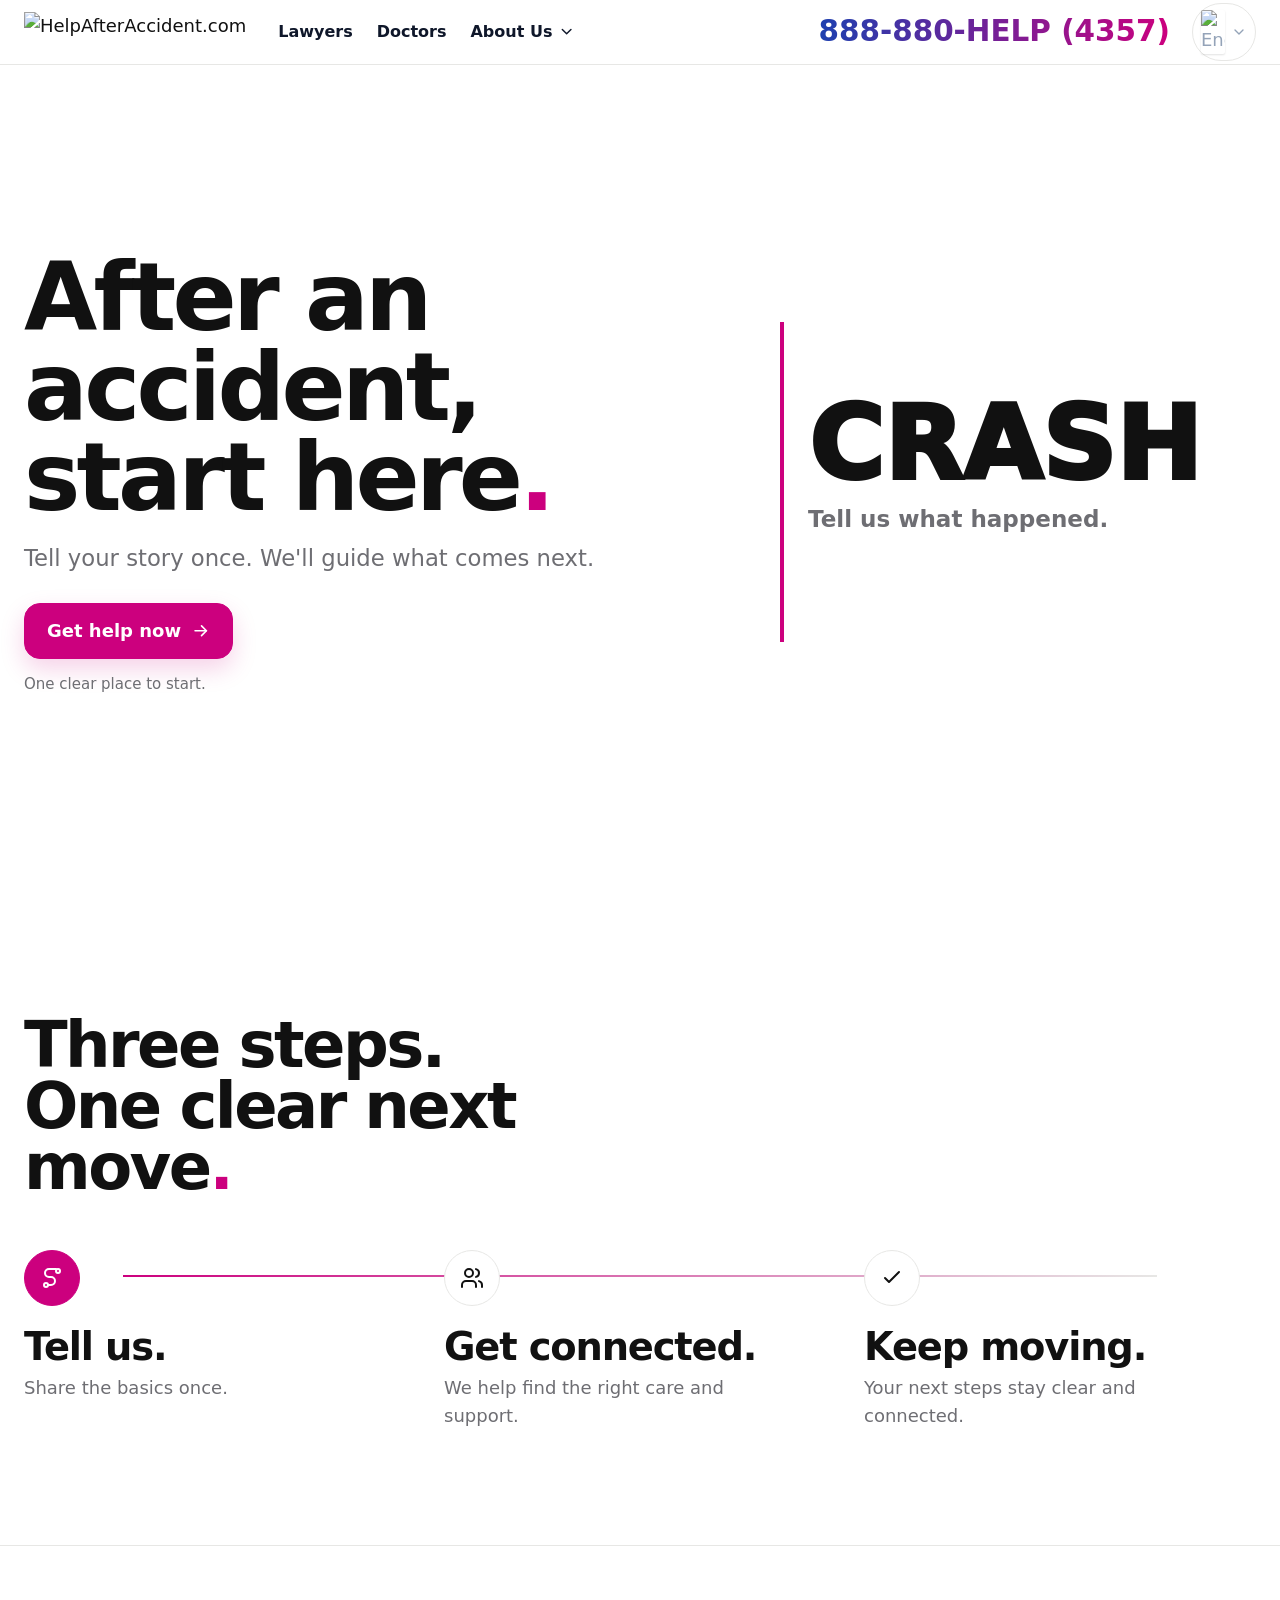
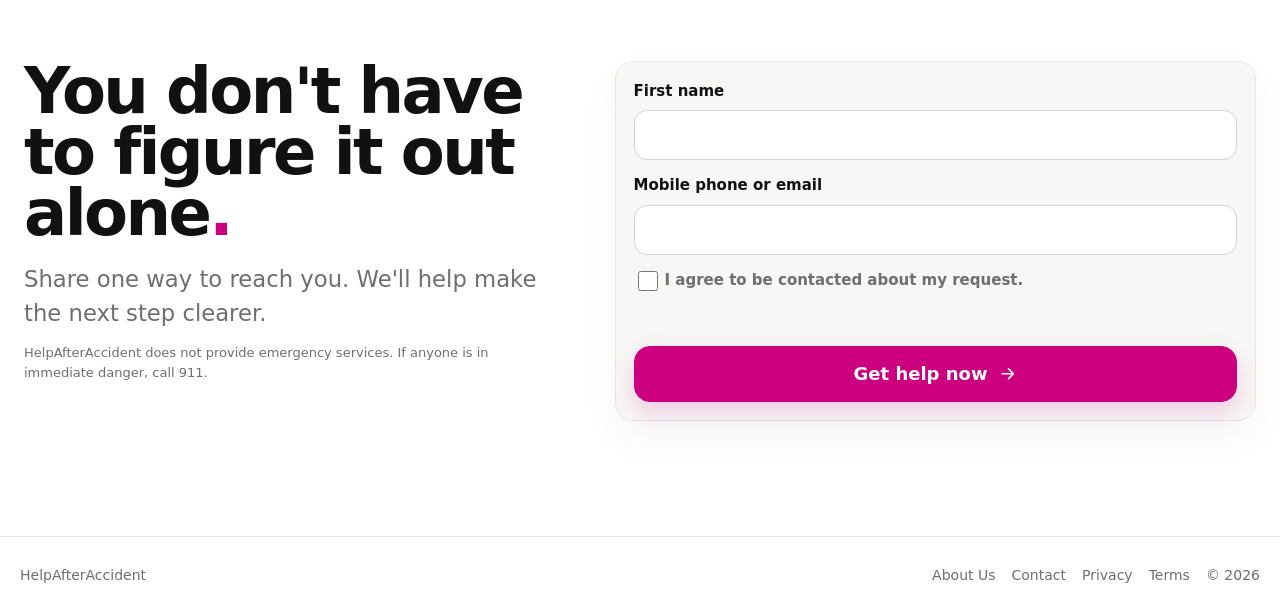
==== commit 466a0acd: "Remove patient hero eyebrow" ====
--- a/index.html
+++ b/index.html
@@ -49,7 +49,6 @@
     <main id="main">
       <section class="hero">
         <div>
-          <p class="eyebrow">Help after an accident</p>
           <h1>After an accident, start here<span class="dot">.</span></h1>
           <p class="lead">Tell your story once. We'll guide what comes next.</p>
           <div class="cta-row"><a class="button primary" data-cta="patient" data-event="patient_start">Get help now</a></div>
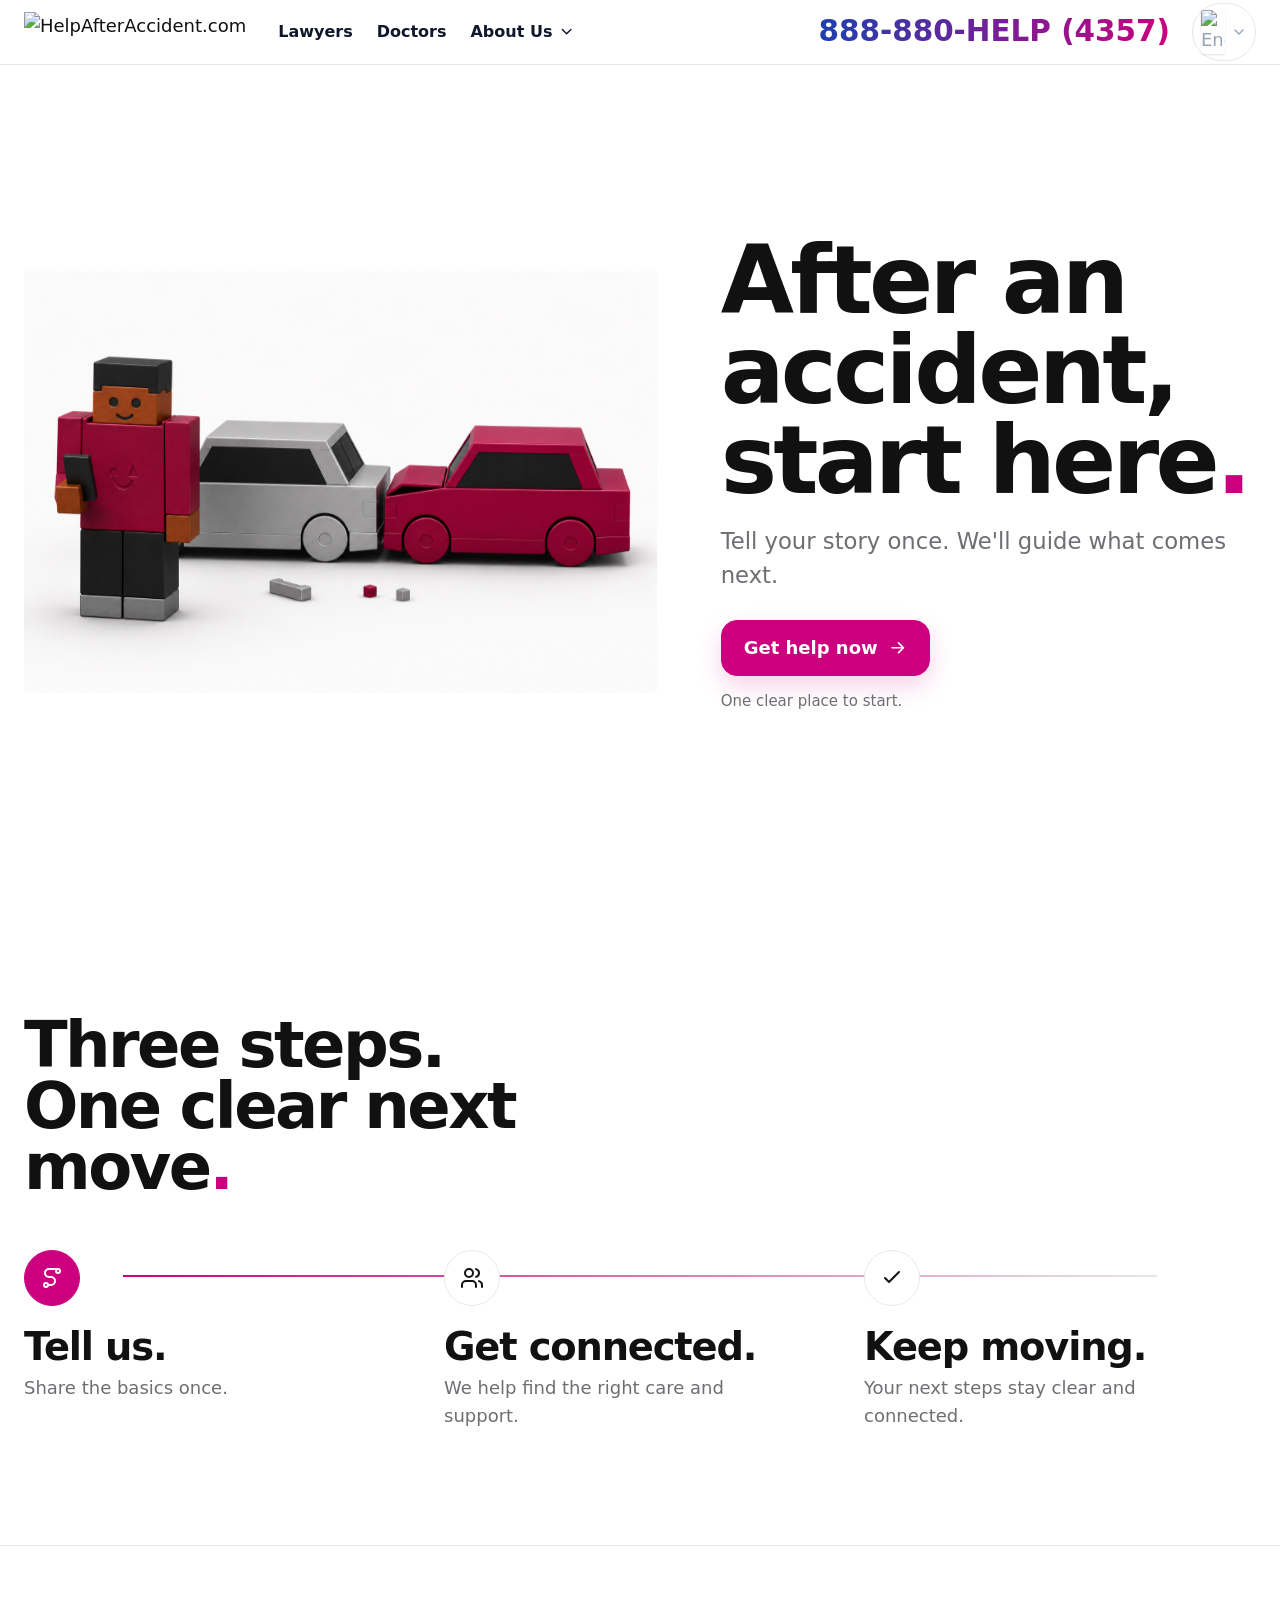
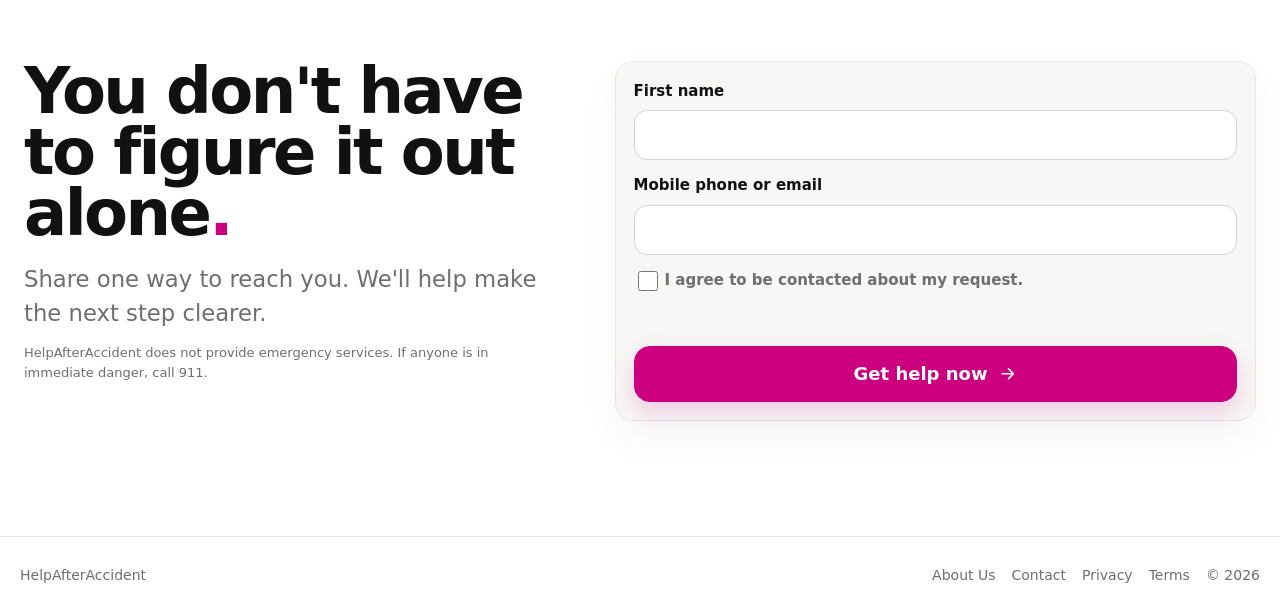
==== commit 13a7d7c4: "Use image-left homepage hero" ====
--- a/index.html
+++ b/index.html
@@ -47,17 +47,15 @@
       </div>
     </header>
     <main id="main">
-      <section class="hero">
-        <div>
+      <section class="hero hero-image-left">
+        <div class="hero-art">
+          <img src="hero-accident-blocks.png" alt="Block-style person standing near two cars after an accident">
+        </div>
+        <div class="hero-copy">
           <h1>After an accident, start here<span class="dot">.</span></h1>
           <p class="lead">Tell your story once. We'll guide what comes next.</p>
           <div class="cta-row"><a class="button primary" data-cta="patient" data-event="patient_start">Get help now</a></div>
           <p class="support">One clear place to start.</p>
-        </div>
-        <div class="kinetic-panel" data-kinetic-panel aria-label="How HelpAfterAccident starts">
-          <div class="kinetic-step is-active" data-kinetic-step><span>Crash</span><p>Tell us what happened.</p></div>
-          <div class="kinetic-step" data-kinetic-step><span>Click</span><p>Choose the help you need.</p></div>
-          <div class="kinetic-step" data-kinetic-step><span>Coordinate</span><p>We help line up what comes next.</p></div>
         </div>
       </section>
       <section id="how-it-works">
--- a/styles.css
+++ b/styles.css
@@ -258,6 +258,22 @@
   padding-left: 20px;
   padding-right: 20px;
 }
+.hero-image-left {
+  align-content: center;
+  gap: 28px;
+}
+.hero-art {
+  order: -1;
+  min-width: 0;
+}
+.hero-art img {
+  display: block;
+  width: 100%;
+  height: auto;
+}
+.hero-copy {
+  min-width: 0;
+}
 .eyebrow {
   margin: 0 0 12px;
   color: var(--muted);
@@ -302,7 +318,7 @@
   position: relative;
   display: grid;
   align-content: center;
-  overflow: hidden;
+  overflow: visible;
 }
 .kinetic-panel::before {
   content: "";
@@ -311,7 +327,7 @@
   top: 12%;
   bottom: 12%;
   width: 4px;
-  background: var(--accent);
+  background: #d1d5db;
 }
 .kinetic-step {
   grid-area: 1 / 1;
@@ -328,7 +344,7 @@
 .kinetic-step span {
   display: block;
   color: var(--ink);
-  font-size: clamp(3.6rem, 17vw, 6.4rem);
+  font-size: clamp(3.2rem, 14vw, 5.8rem);
   line-height: .82;
   font-weight: 950;
   letter-spacing: 0;
@@ -671,7 +687,7 @@
   main > section { padding: clamp(84px, 9vw, 136px) 24px; }
   .hero {
     min-height: calc(100svh - 64px);
-    grid-template-columns: minmax(0, 7fr) minmax(320px, 5fr);
+    grid-template-columns: minmax(0, 6fr) minmax(0, 6fr);
     align-items: center;
     align-content: center;
     gap: clamp(40px, 7vw, 90px);
@@ -679,13 +695,24 @@
   .hero.dark {
     padding-left: max(24px, calc((100vw - var(--max)) / 2 + 24px));
     padding-right: max(24px, calc((100vw - var(--max)) / 2 + 24px));
+  }
+  .hero-image-left {
+    grid-template-columns: minmax(0, 6.5fr) minmax(360px, 5.5fr);
+    gap: clamp(36px, 5vw, 72px);
+  }
+  .hero-image-left .hero-art {
+    order: 0;
+  }
+  .hero-image-left .hero-copy {
+    justify-self: end;
+    max-width: 560px;
   }
   h1 { font-size: clamp(4.8rem, 7.4vw, 7.5rem); max-width: 12ch; }
   h2 { font-size: clamp(3.6rem, 5vw, 5.4rem); }
   .lead { max-width: 56ch; font-size: clamp(1.15rem, 1.8vw, 1.42rem); }
   .kinetic-panel { min-height: 420px; }
   .kinetic-step { padding-left: 28px; }
-  .kinetic-step span { font-size: clamp(4.8rem, 8vw, 8.4rem); }
+  .kinetic-step span { font-size: clamp(4.4rem, 5.8vw, 6.2rem); }
   .kinetic-step p { font-size: clamp(1.2rem, 1.8vw, 1.65rem); }
   .visual { min-height: 360px; padding: 26px; }
   .word-path { gap: 18px; }
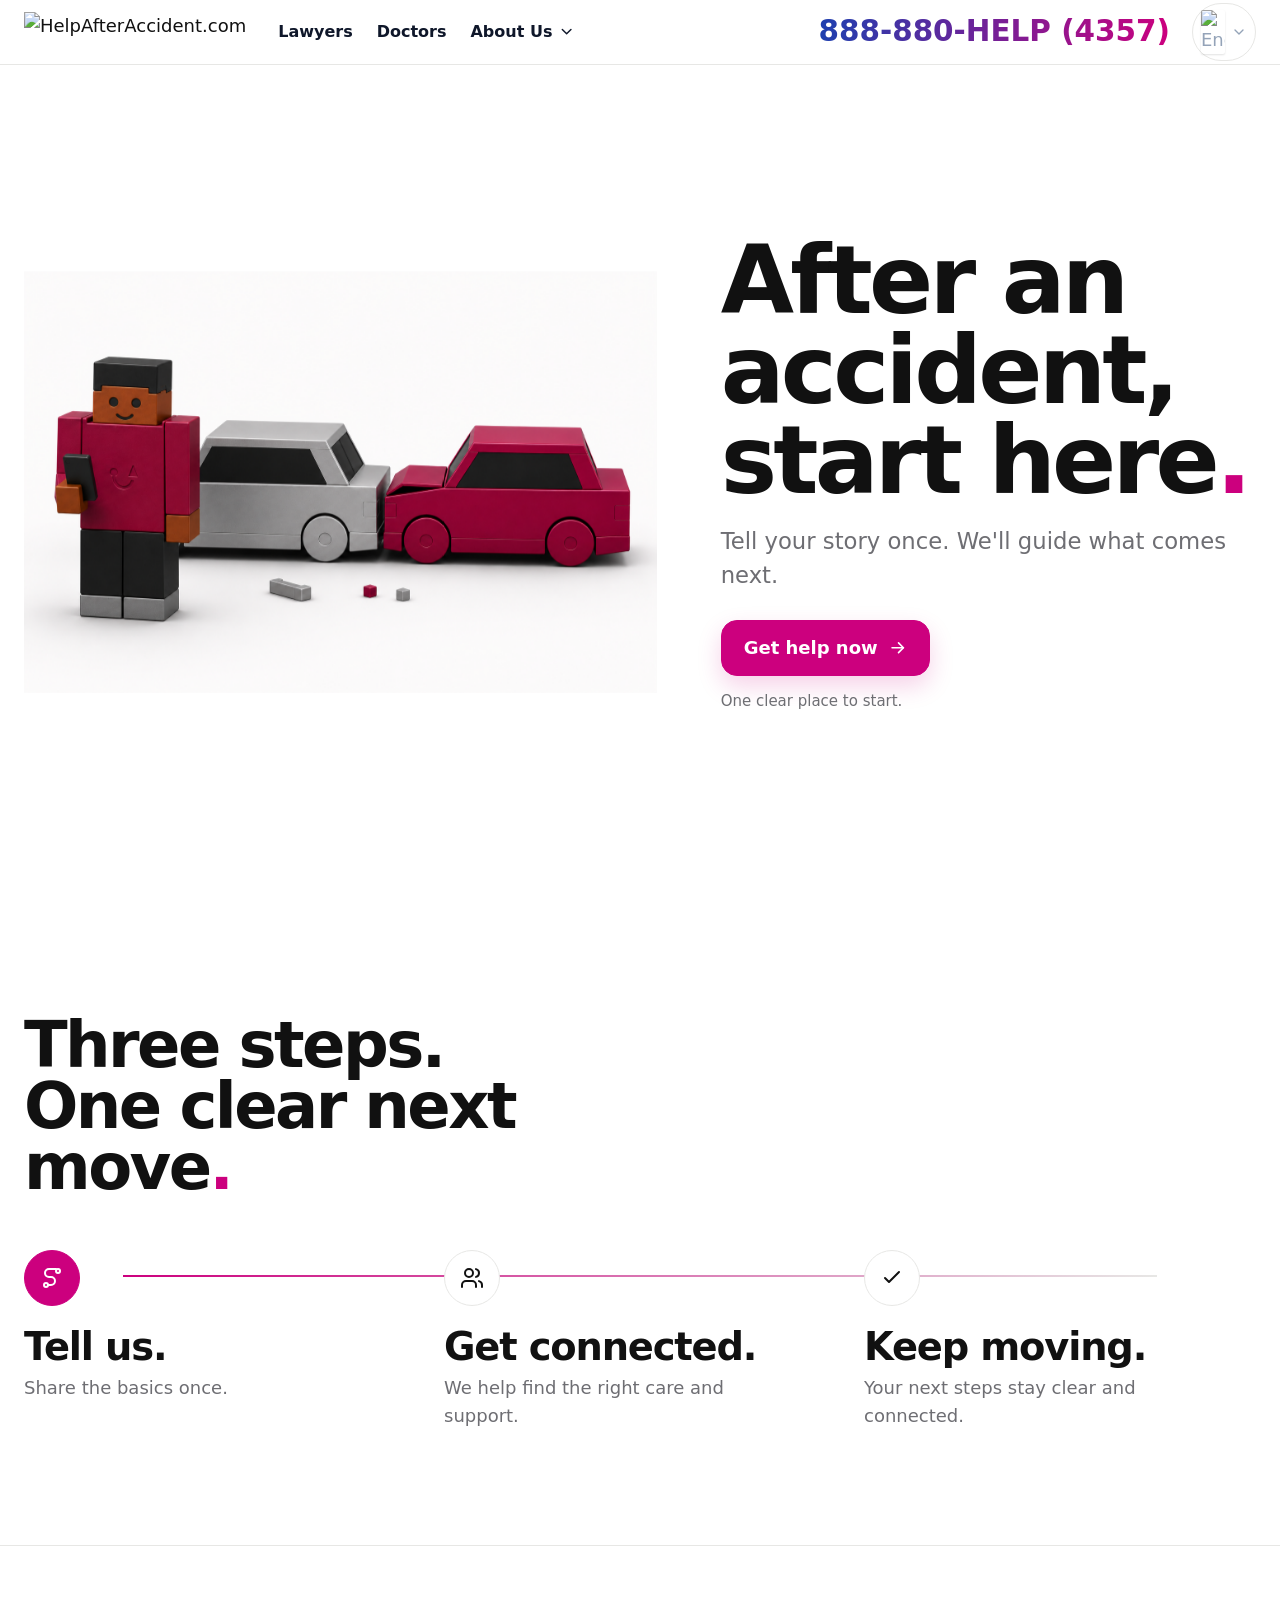
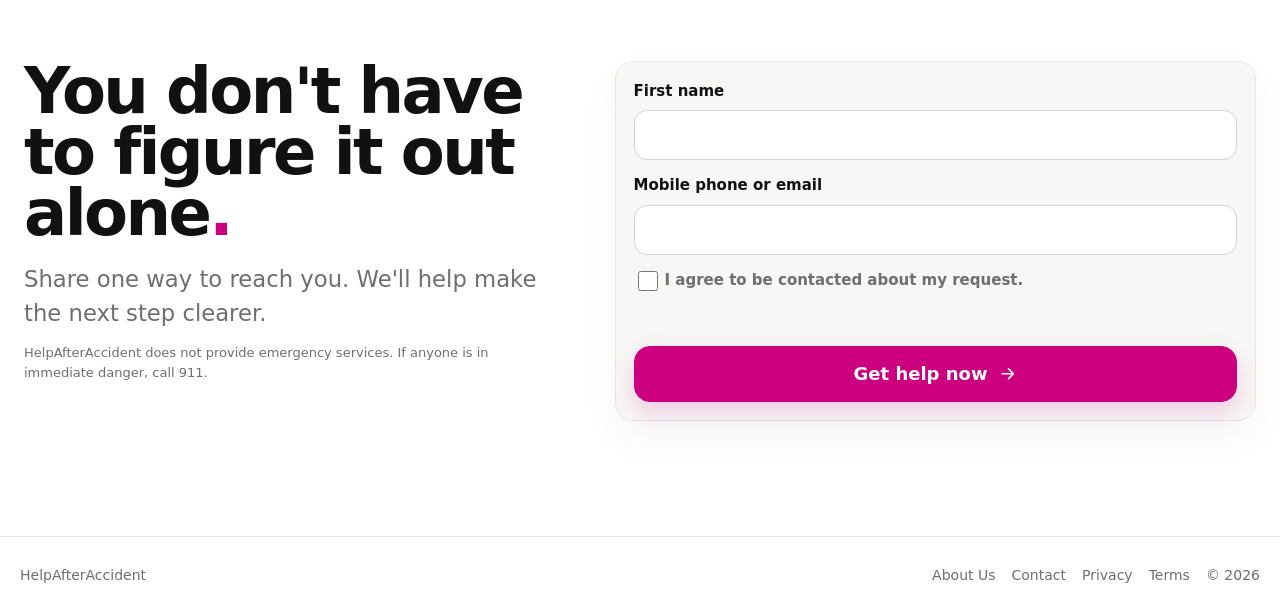
==== commit 6811de90: "Accent navbar phone suffix" ====
--- a/index.html
+++ b/index.html
@@ -35,7 +35,7 @@
             </nav>
           </div>
           <div class="header-actions">
-            <a class="phone-link" href="tel:8888804357">888-880-HELP (4357)</a>
+            <a class="phone-link" href="tel:8888804357">888-880-<span>HELP (4357)</span></a>
             <button class="language-button" type="button" aria-label="Select language"><img src="https://flagcdn.com/w40/us.png" alt="English"><svg class="icon" viewBox="0 0 24 24" aria-hidden="true"><path d="m6 9 6 6 6-6"/></svg></button>
           </div>
           <div class="mobile-actions">
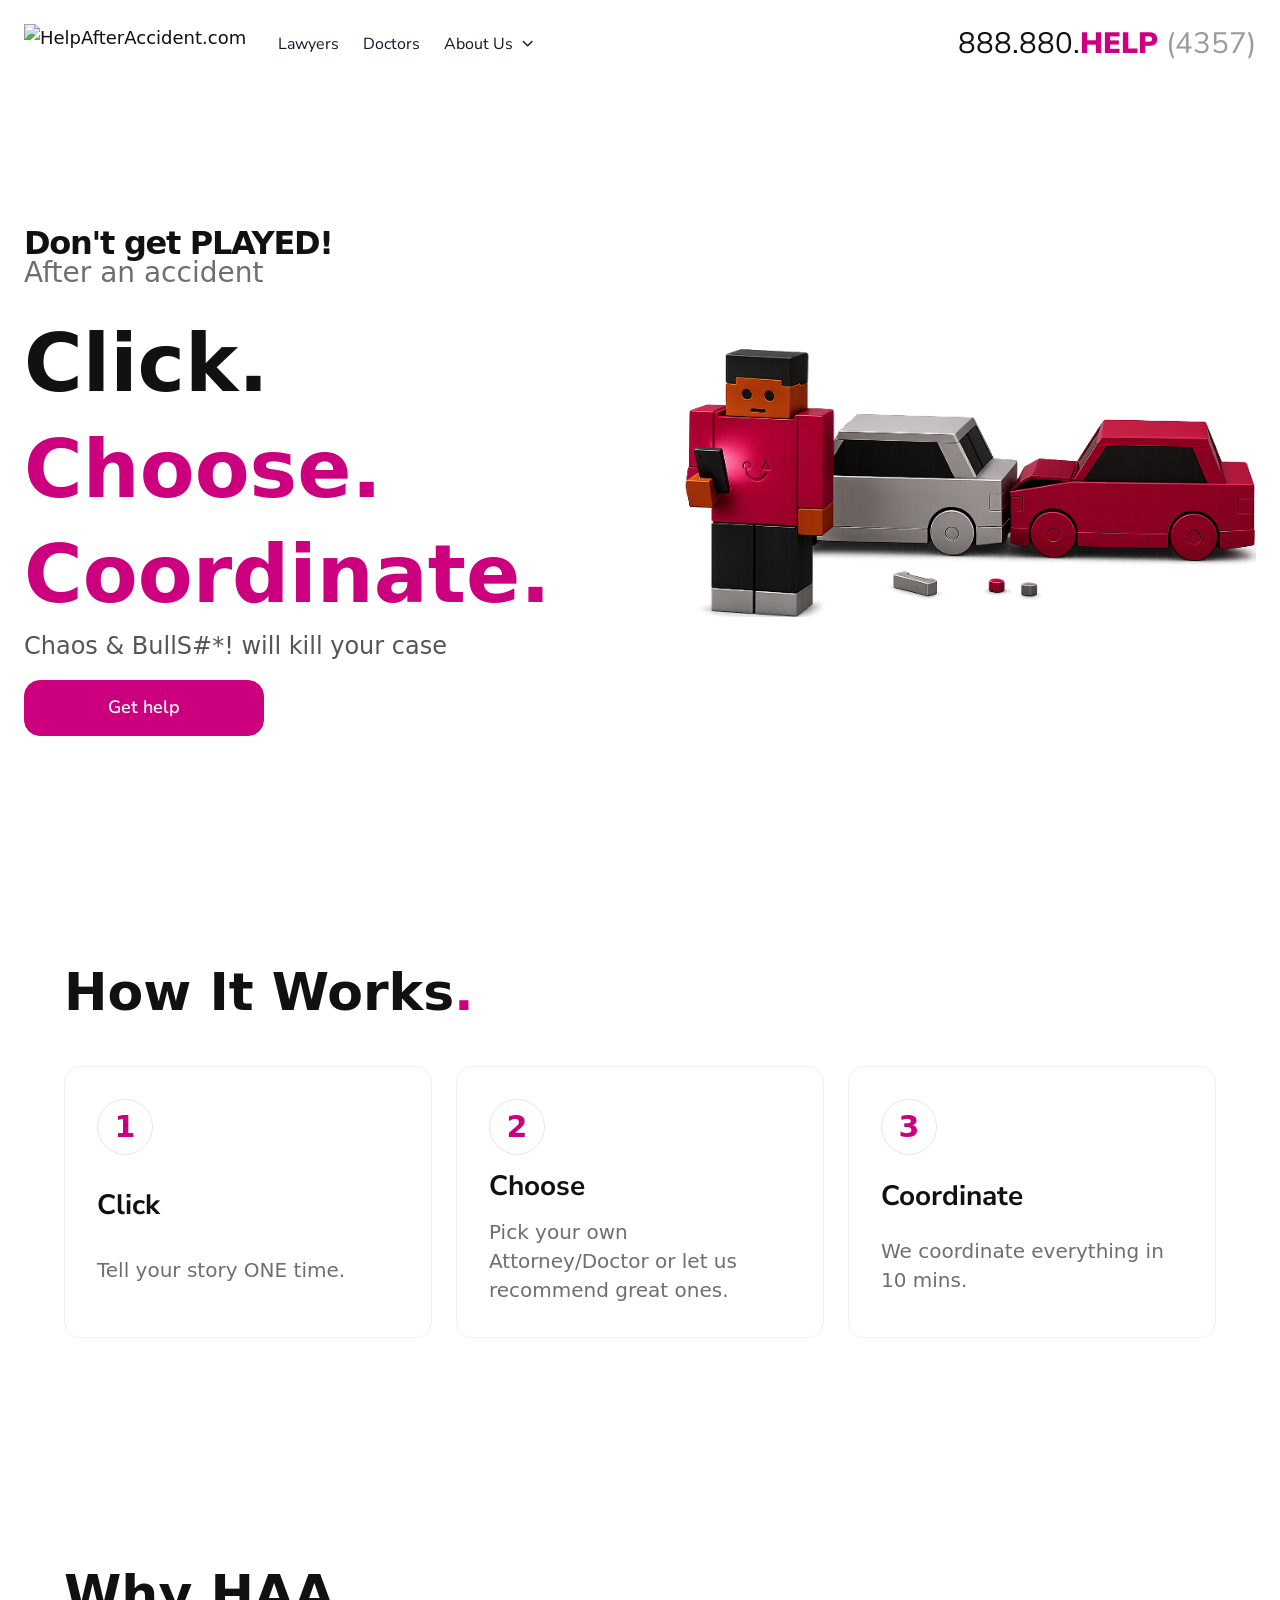
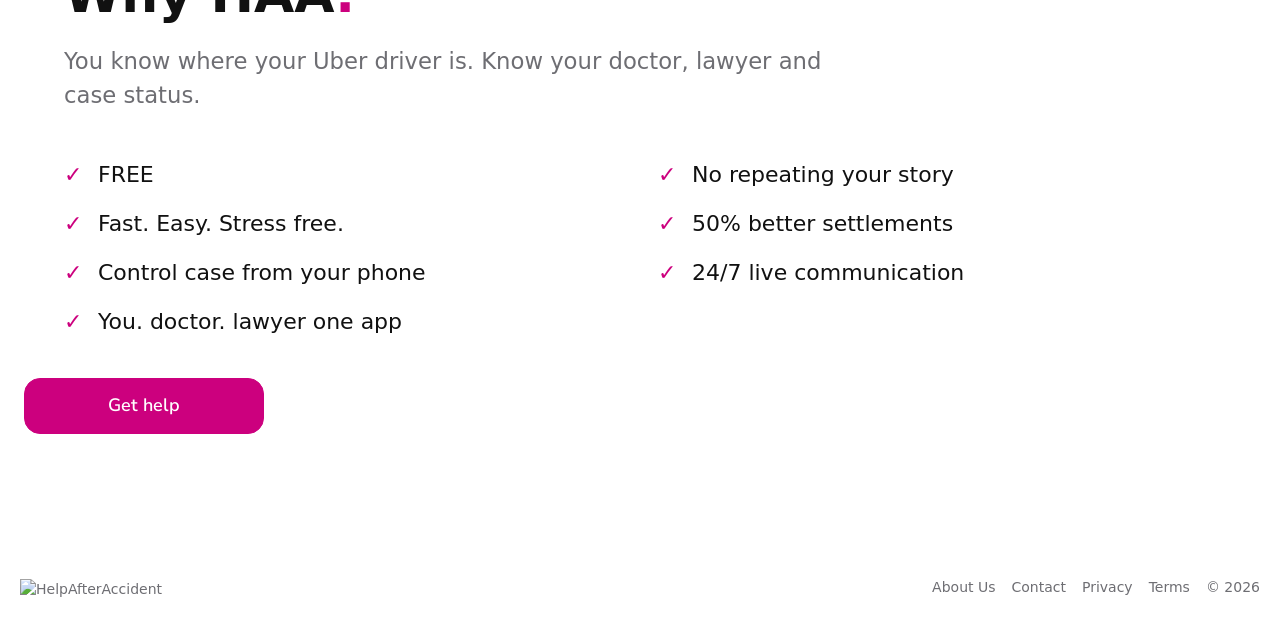
==== commit 84dd5557: "update the visual on the hero" ====
--- a/index.html
+++ b/index.html
@@ -1,84 +1,126 @@
 <!doctype html>
 <html lang="en">
-  <head>
-    <meta charset="utf-8">
-    <meta name="viewport" content="width=device-width, initial-scale=1">
-    <title>Accident Help | HelpAfterAccident</title>
-    <meta name="description" content="Tell HelpAfterAccident what happened once and get help coordinating care and support after an accident.">
-    <meta property="og:title" content="Accident Help | HelpAfterAccident">
-    <meta property="og:description" content="A few taps. One clear next step after an accident.">
-    <meta name="twitter:card" content="summary">
-    <link rel="icon" href="favicon.png">
-    <link rel="apple-touch-icon" href="icon.png">
-    <link rel="canonical" href="index.html">
-    <link rel="stylesheet" href="styles.css">
-    <script src="config.js"></script>
-    <script type="application/ld+json">{"@context":"https://schema.org","@type":"Organization","name":"HelpAfterAccident","url":"https://helpafteraccident.com"}</script>
-  </head>
-  <body>
-    <a class="skip" href="#main">Skip to content</a>
-    <header class="site-header">
-      <div class="container-custom nav-shell">
-        <div class="header-bar">
-          <div class="header-left">
-            <a class="logo" href="patients.html"><img src="logo.png" alt="HelpAfterAccident.com"></a>
-            <nav class="nav-links" id="menu" data-nav-links aria-label="Main">
-              <a href="lawyers.html">Lawyers</a>
-              <a href="doctors.html">Doctors</a>
-              <div class="nav-dropdown">
-                <button class="nav-dropdown-trigger" type="button">About Us<svg class="icon" viewBox="0 0 24 24" aria-hidden="true"><path d="m6 9 6 6 6-6"/></svg></button>
-                <div class="nav-dropdown-menu">
-                  <a href="about.html">About</a>
-                  <a href="investors.html">Investor Relations</a>
-                </div>
+
+<head>
+  <meta charset="utf-8">
+  <meta name="viewport" content="width=device-width, initial-scale=1">
+  <title>Accident Help | HelpAfterAccident</title>
+  <meta name="description"
+    content="Tell HelpAfterAccident what happened once and get help coordinating care and support after an accident.">
+  <meta property="og:title" content="Accident Help | HelpAfterAccident">
+  <meta property="og:description" content="A few taps. One clear next step after an accident.">
+  <meta name="twitter:card" content="summary">
+  <link rel="icon" href="favicon.png">
+  <meta name="theme-color" content="#cc007e">
+  <link rel="apple-touch-icon" href="icon.png">
+  <link rel="canonical" href="index.html">
+  <link rel="stylesheet" href="styles.css">
+  <script src="config.js"></script>
+  <script
+    type="application/ld+json">{"@context":"https://schema.org","@type":"Organization","name":"HelpAfterAccident","url":"https://helpafteraccident.com"}</script>
+</head>
+
+<body class="index-v3">
+  <a class="skip" href="#main">Skip to content</a>
+  <header class="site-header">
+    <div class="container-custom nav-shell">
+      <div class="header-bar">
+        <div class="header-left">
+          <a class="logo" href="patients.html"><img src="logo.png" alt="HelpAfterAccident.com"></a>
+          <nav class="nav-links" id="menu" data-nav-links aria-label="Main">
+            <a href="lawyers.html">Lawyers</a>
+            <a href="doctors.html">Doctors</a>
+            <div class="nav-dropdown">
+              <button class="nav-dropdown-trigger" type="button">About Us<svg class="icon" viewBox="0 0 24 24"
+                  aria-hidden="true">
+                  <path d="m6 9 6 6 6-6" />
+                </svg></button>
+              <div class="nav-dropdown-menu">
+                <a href="about.html">About</a>
+                <a href="investors.html">Investor Relations</a>
+                <button class="language-button nav-language-button" type="button" aria-label="Select language"><img
+                    src="https://flagcdn.com/w40/us.png" alt="English"><span>English</span><svg class="icon"
+                    viewBox="0 0 24 24" aria-hidden="true">
+                    <path d="m6 9 6 6 6-6" />
+                  </svg></button>
               </div>
-            </nav>
-          </div>
-          <div class="header-actions">
-            <a class="phone-link" href="tel:8888804357">888-880-<span>HELP (4357)</span></a>
-            <button class="language-button" type="button" aria-label="Select language"><img src="https://flagcdn.com/w40/us.png" alt="English"><svg class="icon" viewBox="0 0 24 24" aria-hidden="true"><path d="m6 9 6 6 6-6"/></svg></button>
-          </div>
-          <div class="mobile-actions">
-            <button class="language-button" type="button" aria-label="Select language"><img src="https://flagcdn.com/w40/us.png" alt="English"><svg class="icon" viewBox="0 0 24 24" aria-hidden="true"><path d="m6 9 6 6 6-6"/></svg></button>
-            <a class="mobile-call" href="tel:8888804357"><svg class="icon" viewBox="0 0 24 24" aria-hidden="true"><path d="M22 16.92v3a2 2 0 0 1-2.18 2 19.8 19.8 0 0 1-8.63-3.07 19.5 19.5 0 0 1-6-6A19.8 19.8 0 0 1 2.12 4.18 2 2 0 0 1 4.11 2h3a2 2 0 0 1 2 1.72c.12.91.33 1.8.63 2.65a2 2 0 0 1-.45 2.11L8 9.79a16 16 0 0 0 6.2 6.2l1.31-1.31a2 2 0 0 1 2.11-.45c.85.3 1.74.51 2.65.63A2 2 0 0 1 22 16.92z"/></svg><span>Call</span></a>
-            <button class="menu-button" data-menu-button aria-expanded="false" aria-controls="menu">Menu</button>
-          </div>
+            </div>
+          </nav>
+        </div>
+        <div class="header-actions">
+          <a class="phone-link" href="tel:8888804357">888.880.<strong>HELP</strong> <span>(4357)</span></a>
+        </div>
+        <div class="mobile-actions">
+          <a class="mobile-call" href="tel:8888804357"><svg class="icon" viewBox="0 0 24 24" aria-hidden="true">
+              <path
+                d="M22 16.92v3a2 2 0 0 1-2.18 2 19.8 19.8 0 0 1-8.63-3.07 19.5 19.5 0 0 1-6-6A19.8 19.8 0 0 1 2.12 4.18 2 2 0 0 1 4.11 2h3a2 2 0 0 1 2 1.72c.12.91.33 1.8.63 2.65a2 2 0 0 1-.45 2.11L8 9.79a16 16 0 0 0 6.2 6.2l1.31-1.31a2 2 0 0 1 2.11-.45c.85.3 1.74.51 2.65.63A2 2 0 0 1 22 16.92z" />
+            </svg><span>Call</span></a>
+          <button class="menu-button" data-menu-button aria-expanded="false" aria-controls="menu">Menu</button>
         </div>
       </div>
-    </header>
-    <main id="main">
-      <section class="hero hero-image-left">
-        <div class="hero-art">
-          <img src="hero-accident-blocks.png" alt="Block-style person standing near two cars after an accident">
+    </div>
+  </header>
+  <main id="main">
+    <section class="hero hero-image-left hero-v3-row">
+      <div class="hero-art">
+        <img src="hero-accident-blocks.png" alt="Block-style person standing near two cars after an accident">
+      </div>
+      <div class="hero-copy">
+        <h1>Don't get <span class="bolded">PLAYED!</span></h1>
+        <p class="hero-kicker">After an accident</p>
+        <p class="lead hero-coordinate"><span>Click.</span> <span class="accent-word">Choose.</span> <span
+            class="accent-word">Coordinate.</span></p>
+        <p class="lead hero-story">Chaos & BullS#*! will kill your case</p>
+        <div class="cta-row"><a class="button primary" data-cta="patient" data-event="patient_start" data-no-icon>Get
+            help</a></div>
+      </div>
+    </section>
+    <section id="how-it-works">
+      <h2>How It Works<span class="dot">.</span></h2>
+      <div class="steps">
+        <div class="step">
+          <div class="step-number">1</div>
+          <h3>Click</h3>
+          <p>Tell your story ONE time.</p>
         </div>
-        <div class="hero-copy">
-          <h1>After an accident, start here<span class="dot">.</span></h1>
-          <p class="lead">Tell your story once. We'll guide what comes next.</p>
-          <div class="cta-row"><a class="button primary" data-cta="patient" data-event="patient_start">Get help now</a></div>
-          <p class="support">One clear place to start.</p>
+        <div class="step">
+          <div class="step-number">2</div>
+          <h3>Choose</h3>
+          <p>Pick your own Attorney/Doctor or let us recommend great ones.</p>
         </div>
-      </section>
-      <section id="how-it-works">
-        <h2>Three steps. One clear next move<span class="dot">.</span></h2>
-        <div class="steps">
-          <div class="step"><div class="step-number">1</div><h3>Tell us.</h3><p>Share the basics once.</p></div>
-          <div class="step"><div class="step-number">2</div><h3>Get connected.</h3><p>We help find the right care and support.</p></div>
-          <div class="step"><div class="step-number">3</div><h3>Keep moving.</h3><p>Your next steps stay clear and connected.</p></div>
+        <div class="step">
+          <div class="step-number">3</div>
+          <h3>Coordinate</h3>
+          <p>We coordinate everything in 10 mins.</p>
         </div>
-      </section>
-      <section class="final">
-        <div><h2>You don't have to figure it out alone<span class="dot">.</span></h2><p class="lead">Share one way to reach you. We'll help make the next step clearer.</p><p class="legal-note" data-legal="emergency"></p></div>
-        <form id="lead-form" data-audience="patient">
-          <label>First name<input name="firstName" autocomplete="given-name" required></label>
-          <label>Mobile phone or email<input name="contact" autocomplete="email" inputmode="email" required></label>
-          <label class="check"><input type="checkbox" name="consent" required><span>I agree to be contacted about my request.</span></label>
-          <label class="hidden-field">Website<input name="website" tabindex="-1" autocomplete="off"></label>
-          <div class="form-status" role="status" aria-live="polite"></div>
-          <button class="button primary" type="submit" data-label="Get help now">Get help now</button>
-        </form>
-      </section>
-    </main>
-    <footer class="site-footer"><div class="footer-inner"><span>HelpAfterAccident</span><div class="footer-links"><a href="about.html">About Us</a><a href="mailto:contact@helpafteraccident.com">Contact</a><a href="privacy.html">Privacy</a><a href="terms.html">Terms</a><span>&copy; 2026</span></div></div></footer>
-    <script src="script.js"></script>
-  </body>
-</html>
+      </div>
+    </section>
+    <section class="why-haa">
+      <h2>Why HAA<span class="dot">.</span></h2>
+      <p class="lead mt-24">You know where your Uber driver is. Know your doctor, lawyer and case status.</p>
+      <ul class="why-list" aria-label="Why HelpAfterAccident">
+        <li>FREE</li>
+        <li>No repeating your story</li>
+        <li>Fast. Easy. Stress free.</li>
+        <li>50% better settlements</li>
+        <li>Control case from your phone</li>
+        <li>24/7 live communication</li>
+        <li>You. doctor. lawyer one app</li>
+      </ul>
+    </section>
+    <section class="final final-simple">
+      <div class="plain-cta"><a class="button primary" href="#main" data-no-icon>Get help</a></div>
+    </section>
+  </main>
+  <footer class="site-footer">
+    <div class="footer-inner"><a class="footer-brand" href="index.html" aria-label="HelpAfterAccident home"><img
+          src="logo.png" alt="HelpAfterAccident"></a>
+      <div class="footer-links"><a href="about.html">About Us</a><a
+          href="mailto:contact@helpafteraccident.com">Contact</a><a href="privacy.html">Privacy</a><a
+          href="terms.html">Terms</a><span>&copy; 2026</span></div>
+    </div>
+  </footer>
+  <script src="script.js"></script>
+</body>
+
+</html>
--- a/styles.css
+++ b/styles.css
@@ -1,3 +1,5 @@
+@import url("https://fonts.googleapis.com/css2?family=Nunito+Sans:wght@400;500;700;900&display=swap");
+
 :root {
   --ink: #111111;
   --paper: #ffffff;
@@ -21,7 +23,7 @@
   line-height: 1.55;
   overflow-x: hidden;
   text-rendering: optimizeLegibility;
-  padding-top: calc(80px + env(safe-area-inset-top));
+  padding-top: calc(88px + env(safe-area-inset-top));
 }
 body.menu-open { overflow: hidden; }
 a { color: inherit; text-decoration: none; }
@@ -55,7 +57,6 @@
   left: 0;
   right: 0;
   z-index: 20;
-  border-bottom: 1px solid var(--line);
   background: var(--paper);
   box-shadow: 0 0 0 rgba(17, 17, 17, 0);
   transition: box-shadow 300ms var(--ease-in-out);
@@ -67,7 +68,7 @@
   padding-left: 16px;
   padding-right: 16px;
 }
-.nav-shell { height: 80px; }
+.nav-shell { height: 88px; }
 .header-bar {
   height: 100%;
   display: flex;
@@ -91,7 +92,7 @@
 }
 .nav-links {
   position: fixed;
-  inset: calc(80px + env(safe-area-inset-top)) 0 auto 0;
+  inset: calc(88px + env(safe-area-inset-top)) 0 auto 0;
   display: none;
   background: var(--paper);
   border-bottom: 1px solid var(--line);
@@ -111,8 +112,9 @@
   border: 0;
   background: transparent;
   color: #0f172a;
+  font-family: "Nunito Sans", ui-sans-serif, system-ui, -apple-system, BlinkMacSystemFont, "Segoe UI", sans-serif;
   font-size: inherit;
-  font-weight: 800;
+  font-weight: 400;
   text-transform: capitalize;
   padding: 0;
   cursor: pointer;
@@ -131,8 +133,9 @@
 }
 .nav-dropdown-menu a {
   color: #475569;
+  font-family: "Nunito Sans", ui-sans-serif, system-ui, -apple-system, BlinkMacSystemFont, "Segoe UI", sans-serif;
   font-size: 16px;
-  font-weight: 750;
+  font-weight: 400;
 }
 .header-actions {
   display: none;
@@ -141,15 +144,19 @@
 }
 .phone-link {
   white-space: nowrap;
+  font-family: "Nunito Sans", ui-sans-serif, system-ui, -apple-system, BlinkMacSystemFont, "Segoe UI", sans-serif;
   font-size: clamp(1.35rem, 2.3vw, 2rem);
   line-height: 1;
+  font-weight: 400;
+  color: var(--ink);
+}
+.phone-link span {
+  color: #9a9a9f;
+  font-weight: 400;
+}
+.phone-link strong {
+  color: var(--accent);
   font-weight: 900;
-  background: linear-gradient(90deg, #1e40af 0%, #cc007e 50%, #1e40af 100%);
-  background-size: 200% auto;
-  -webkit-background-clip: text;
-  background-clip: text;
-  color: transparent;
-  animation: gradient-move 2.5s linear infinite;
 }
 .language-button {
   display: inline-flex;
@@ -175,6 +182,15 @@
   box-shadow: 0 1px 2px rgba(17, 17, 17, .12);
 }
 .language-button .icon { width: 16px; height: 16px; }
+.nav-language-button {
+  width: 100%;
+  justify-content: flex-start;
+  border: 0;
+  border-radius: 8px;
+  padding: 8px 16px;
+  color: #475569;
+  font-size: 15px;
+}
 .mobile-actions {
   display: flex;
   align-items: center;
@@ -205,6 +221,15 @@
   border-radius: 10px;
   background: var(--paper);
   color: var(--ink);
+  font-size: 0;
+}
+.menu-button::before {
+  content: "";
+  width: 18px;
+  height: 2px;
+  border-radius: 999px;
+  background: currentColor;
+  box-shadow: 0 -6px 0 currentColor, 0 6px 0 currentColor;
 }
 
 .button {
@@ -216,6 +241,7 @@
   border: 1px solid var(--ink);
   border-radius: 16px;
   padding: 0 22px;
+  font-family: "Nunito Sans", ui-sans-serif, system-ui, -apple-system, BlinkMacSystemFont, "Segoe UI", sans-serif;
   font-weight: 850;
   cursor: pointer;
   transition: transform 150ms var(--ease-in-out), box-shadow 150ms var(--ease-in-out), background 150ms var(--ease-in-out);
@@ -224,7 +250,6 @@
   background: var(--accent);
   border-color: var(--accent);
   color: white;
-  box-shadow: 0 10px 24px rgba(204, 0, 126, .18);
 }
 .button.secondary { background: transparent; color: var(--ink); }
 .button:hover { transform: translateY(-1px); box-shadow: 0 14px 30px rgba(17, 17, 17, .11); }
@@ -243,7 +268,7 @@
   grid-template-columns: 1fr;
   align-content: center;
   padding-top: 34px;
-  padding-bottom: 34px;
+  padding-bottom: 74px;
 }
 .hero > * {
   opacity: 0;
@@ -259,20 +284,110 @@
   padding-right: 20px;
 }
 .hero-image-left {
-  align-content: center;
-  gap: 28px;
+  min-height: 880px;
+  align-content: start;
+  justify-items: start;
+  gap: 48px;
+  text-align: left;
 }
 .hero-art {
   order: -1;
   min-width: 0;
+  height: 520px;
+  display: flex;
+  align-items: center;
+  justify-content: center;
 }
 .hero-art img {
   display: block;
   width: 100%;
-  height: auto;
+  height: 100%;
+  object-fit: contain;
 }
 .hero-copy {
   min-width: 0;
+  display: grid;
+  justify-items: start;
+}
+.hero-kicker {
+  max-width: 38ch;
+  margin: 24px 0 72px;
+  color: var(--muted);
+  font-size: 48px;
+  font-weight: 400;
+  line-height: 1.05;
+}
+.index-v3 .hero-kicker {
+  margin: 0 0 24px;
+  font-size: 28px;
+}
+.index-v3 .hero-v3-row .hero-copy h1 {
+  font-size: 32px;
+}
+
+.index-v3 .hero-v3-row .hero-story {
+  margin-top: 0;
+}
+.hero-copy h1 {
+  font-size: 56px;
+  font-weight: 700;
+  line-height: .86;
+  max-width: none;
+  white-space: nowrap;
+}
+.hero-copy .lead {
+  color: #6e6e73;
+  font-size: 24px;
+}
+.hero-copy .hero-coordinate {
+  font-family: Inter, ui-sans-serif, system-ui, -apple-system, BlinkMacSystemFont, "Segoe UI", sans-serif;
+  color: var(--ink);
+  font-size: 80px;
+  font-weight: 800;
+  line-height: 1.32;
+}
+.hero-copy .hero-coordinate span {
+  display: block;
+}
+.hero-copy .hero-coordinate .accent-word {
+  color: var(--accent);
+}
+.hero-copy .hero-story {
+  color: #555555;
+  font-size: 24px;
+  font-weight: 500;
+  margin-top: 24px;
+}
+.hero-copy .hero-story span {
+  display: block;
+}
+.hero-copy .cta-row {
+  margin-top: 16px;
+}
+.hero-copy .cta-row .button {
+  width: 240px;
+  min-height: 56px;
+  border-radius: 16px;
+  font-size: 18px;
+  font-weight: 600;
+}
+.hero-v2-row {
+  gap: clamp(36px, 6vw, 84px);
+}
+.hero-v2-row .hero-art {
+  width: 100%;
+}
+.hero-v2-row .hero-copy {
+  max-width: 640px;
+}
+.hero-v3-row {
+  gap: clamp(36px, 6vw, 84px);
+}
+.hero-v3-row .hero-art {
+  width: 100%;
+}
+.hero-v3-row .hero-copy {
+  max-width: 640px;
 }
 .eyebrow {
   margin: 0 0 12px;
@@ -293,12 +408,13 @@
   max-width: 12ch;
 }
 h2 {
+  font-family: "Nunito Sans", ui-sans-serif, system-ui, -apple-system, BlinkMacSystemFont, "Segoe UI", sans-serif;
   font-size: clamp(2.15rem, 8.4vw, 3.9rem);
   max-width: 12ch;
 }
 .lead {
   max-width: 38ch;
-  margin: 18px 0 0;
+  margin: 0 0 0;
   font-size: 18px;
   line-height: 1.5;
   color: var(--muted);
@@ -489,7 +605,6 @@
   width: 50px;
   height: 50px;
   border-radius: 999px;
-  background: var(--paper);
   color: var(--ink);
   border: 1px solid var(--line);
   display: grid;
@@ -498,33 +613,143 @@
 }
 .step:first-child .step-number,
 .step:hover .step-number {
-  background: var(--accent);
   color: white;
-  border-color: var(--accent);
 }
 .step-number .icon { width: 24px; height: 24px; }
 .step h3 {
   font-size: clamp(1.55rem, 6vw, 2.3rem);
   line-height: 1;
-  margin: 0 0 8px;
   letter-spacing: -.03em;
 }
+
+.step-container {
+  display: flex;
+  align-items: end;
+}
 .step p { margin: 0; color: var(--muted); max-width: 30ch; }
+.index-v3 #how-it-works {
+  max-width: 1200px;
+  padding-top: 66px;
+}
+.index-v3 #how-it-works h2 {
+  font-family: Inter, ui-sans-serif, system-ui, -apple-system, BlinkMacSystemFont, "Segoe UI", sans-serif;
+  font-size: 52px;
+  font-weight: 700;
+  line-height: 1;
+  letter-spacing: 0;
+  max-width: none;
+}
+.index-v3 #how-it-works .steps {
+  grid-template-columns: 1fr;
+  gap: 20px;
+  margin-top: 24px;
+}
+.index-v3 #how-it-works .steps::before {
+  content: none;
+}
+.index-v3 #how-it-works .step {
+  position: relative;
+  display: grid;
+  gap: 16px;
+  min-height: 220px;
+  padding: 28px;
+  border: 1px solid #f1f1f1;
+  border-radius: 16px;
+  background: var(--paper);
+  box-shadow: none;
+}
+.index-v3 #how-it-works .step-number {
+  position: static;
+
+  display: grid;
+  place-items: center;
+  border-radius: 999px;
+  color: var(--accent);
+  font-size: 30px;
+  font-weight: 700;
+  line-height: 1;
+}
+
+.index-v3 #how-it-works .step h3 {
+  margin: 0;
+  font-family: "Nunito Sans", ui-sans-serif, system-ui, -apple-system, BlinkMacSystemFont, "Segoe UI", sans-serif;
+  font-size: 28px;
+  font-weight: 700;
+  line-height: 1.1;
+  letter-spacing: 0;
+}
+.index-v3 #how-it-works .step p {
+  max-width: none;
+  margin: 0;
+  color: var(--muted);
+  font-size: 20px;
+  font-weight: 400;
+  line-height: 1.45;
+}
+.index-v3 .why-haa {
+  max-width: 1200px;
+  padding-bottom: 40px;
+}
+.index-v3 .why-haa h2 {
+  font-family: Inter, ui-sans-serif, system-ui, -apple-system, BlinkMacSystemFont, "Segoe UI", sans-serif;
+  font-size: 52px;
+  font-weight: 700;
+  line-height: 1;
+  letter-spacing: 0;
+  max-width: none;
+}
+.index-v3 .why-list {
+  list-style: none;
+  margin: 48px 0 0;
+  padding: 0;
+  display: grid;
+  grid-template-columns: repeat(2, minmax(0, 1fr));
+  gap: 18px 36px;
+}
+.index-v3 .why-list li {
+  position: relative;
+  padding-left: 34px;
+  color: var(--ink);
+  font-size: 22px;
+  line-height: 1.4;
+  font-weight: 400;
+}
+.index-v3 .why-list li::before {
+  content: "✓";
+  position: absolute;
+  left: 0;
+  top: 0;
+  color: var(--accent);
+  font-size: 22px;
+  line-height: 1.4;
+  font-weight: 700;
+}
 
 .final {
   display: grid;
   grid-template-columns: 1fr;
   gap: 28px;
+  padding-top: 0 !important;
   align-items: start;
   border-top: 1px solid var(--line);
   padding-bottom: calc(84px + env(safe-area-inset-bottom));
 }
+.index-v3 .final {
+  border-top: 0;
+}
 .final-simple {
   align-items: center;
 }
 .plain-cta {
   display: flex;
   align-items: center;
+}
+.index-v3 .plain-cta .button {
+  width: 240px;
+  min-height: 56px;
+  border-radius: 16px;
+  font-size: 18px;
+  font-weight: 600;
 }
 form {
   border: 1px solid var(--line);
@@ -554,7 +779,7 @@
   align-items: start;
   font-weight: 650;
   color: var(--muted);
-}
+}.index-v3 .why-haa
 .check input { min-height: 20px; width: 20px; margin-top: 2px; }
 .hidden-field { position: absolute; left: -10000px; width: 1px; height: 1px; overflow: hidden; }
 .form-status { min-height: 24px; color: #9b005f; font-weight: 750; }
@@ -571,6 +796,9 @@
   padding: 28px 20px calc(28px + env(safe-area-inset-bottom));
   color: var(--muted);
   font-size: 14px;
+}
+.index-v3 .site-footer {
+  border-top: 0;
 }
 .footer-inner {
   max-width: var(--max);
@@ -579,6 +807,16 @@
   gap: 16px;
   justify-content: space-between;
   flex-wrap: wrap;
+}
+.footer-brand {
+  display: inline-flex;
+  align-items: center;
+  min-height: 32px;
+}
+.footer-brand img {
+  display: block;
+  height: 28px;
+  width: auto;
 }
 .footer-links { display: flex; gap: 16px; flex-wrap: wrap; }
 
@@ -631,9 +869,9 @@
 
 @media (min-width: 861px) {
   body { font-size: 18px; }
-  body { padding-top: calc(64px + env(safe-area-inset-top)); }
+  body { padding-top: calc(88px + env(safe-area-inset-top)); }
   .container-custom { padding-left: 24px; padding-right: 24px; }
-  .nav-shell { height: 64px; }
+  .nav-shell { height: 88px; }
   .header-left { gap: 24px; }
   .logo img { height: 40px; max-width: 260px; }
   .menu-button { display: none; }
@@ -684,9 +922,12 @@
     padding: 0 16px;
     font-size: 15px;
   }
+  .nav-dropdown-menu .nav-language-button {
+    min-height: 38px;
+  }
   main > section { padding: clamp(84px, 9vw, 136px) 24px; }
   .hero {
-    min-height: calc(100svh - 64px);
+    min-height: calc(100svh - 88px);
     grid-template-columns: minmax(0, 6fr) minmax(0, 6fr);
     align-items: center;
     align-content: center;
@@ -697,15 +938,47 @@
     padding-right: max(24px, calc((100vw - var(--max)) / 2 + 24px));
   }
   .hero-image-left {
-    grid-template-columns: minmax(0, 6.5fr) minmax(360px, 5.5fr);
-    gap: clamp(36px, 5vw, 72px);
+    grid-template-columns: minmax(0, 760px);
+    align-content: start;
+    justify-content: start;
+    gap: 48px;
   }
   .hero-image-left .hero-art {
     order: 0;
   }
   .hero-image-left .hero-copy {
-    justify-self: end;
-    max-width: 560px;
+    justify-self: start;
+    max-width: 760px;
+  }
+  .hero-v2-row {
+    grid-template-columns: minmax(0, 6fr) minmax(0, 6fr);
+    align-items: center;
+    align-content: center;
+    gap: clamp(48px, 7vw, 96px);
+  }
+  .hero-v2-row .hero-art {
+    order: 0;
+    height: 520px;
+  }
+  .hero-v2-row .hero-copy {
+    justify-self: start;
+    max-width: 640px;
+  }
+  .hero-v3-row {
+    grid-template-columns: minmax(0, 6fr) minmax(0, 6fr);
+    align-items: center;
+    align-content: center;
+    gap: clamp(48px, 7vw, 96px);
+    padding-top: 52px;
+  }
+  .hero-v3-row .hero-art {
+    order: 2;
+    height: 520px;
+  }
+  .hero-v3-row .hero-copy {
+    order: 1;
+    justify-self: start;
+    max-width: 640px;
   }
   h1 { font-size: clamp(4.8rem, 7.4vw, 7.5rem); max-width: 12ch; }
   h2 { font-size: clamp(3.6rem, 5vw, 5.4rem); }
@@ -744,12 +1017,88 @@
     height: 56px;
   }
   .step h3 { margin: 22px 0 8px; font-size: clamp(1.8rem, 3vw, 3rem); }
+  .index-v3 #how-it-works .steps {
+    grid-template-columns: repeat(3, minmax(0, 1fr));
+    gap: 24px;
+    margin-top: 48px;
+  }
+  .index-v3 #how-it-works .steps::before {
+    content: none;
+  }
+  .index-v3 #how-it-works .step {
+    padding: 32px;
+  }
+  .index-v3 #how-it-works .step h3 {
+    margin: 0;
+    font-size: 28px;
+  }
+  .index-v3 .why-haa h2 {
+    font-size: 52px;
+  }
+  .index-v3 .why-list {
+    grid-template-columns: repeat(2, minmax(0, 1fr));
+  }
+  .index-v3 .why-list li {
+    font-size: 22px;
+  }
   .final {
     grid-template-columns: minmax(0, 5fr) minmax(300px, 6fr);
     gap: 56px;
     padding-bottom: clamp(84px, 9vw, 136px);
   }
   .sticky-cta { display: none; }
+}
+.mt-24 {
+  margin-top: 24px;
+}
+@media (max-width: 860px) {
+  .index-v3 .hero-v3-row {
+    min-height: auto;
+    gap: 24px;
+    padding-top: 52px;
+  }
+  .index-v3 .hero-v3-row .hero-copy {
+    display: contents;
+  }
+  .index-v3 .hero-v3-row .hero-kicker {
+    order: -1;
+    margin: 0 0 24px;
+    font-size: 28px;
+  }
+  .index-v3 .hero-v3-row .hero-art {
+    order: 0;
+    height: clamp(220px, 58vw, 360px);
+  }
+  .index-v3 .hero-v3-row .hero-copy h1 { order: 1; }
+  .index-v3 .hero-v3-row .hero-copy h1 {
+    font-size: 32px;
+    line-height: .9;
+    white-space: normal;
+    max-width: 100%;
+  }
+  .index-v3 .hero-v3-row .hero-coordinate { order: 2;
+    font-size: clamp(2.6rem, 13vw, 4.5rem);
+    line-height: 1.06;
+  }
+  .index-v3 .hero-v3-row .hero-story { order: 3;
+    font-size: clamp(1.15rem, 5.3vw, 1.5rem);
+  }
+  .index-v3 .hero-v3-row .cta-row { order: 4; }
+  .index-v3 .why-haa h2 {
+    font-size: 52px;
+  }
+  .index-v3 .why-list {
+    grid-template-columns: 1fr;
+    gap: 16px;
+    margin-top: 24px;
+  }
+  .index-v3 .why-list li {
+    font-size: clamp(1.15rem, 5vw, 1.45rem);
+    padding-left: 32px;
+  }
+  .index-v3 .why-list li::before {
+    font-size: inherit;
+  }
 }
 
 @media (max-width: 380px) {
